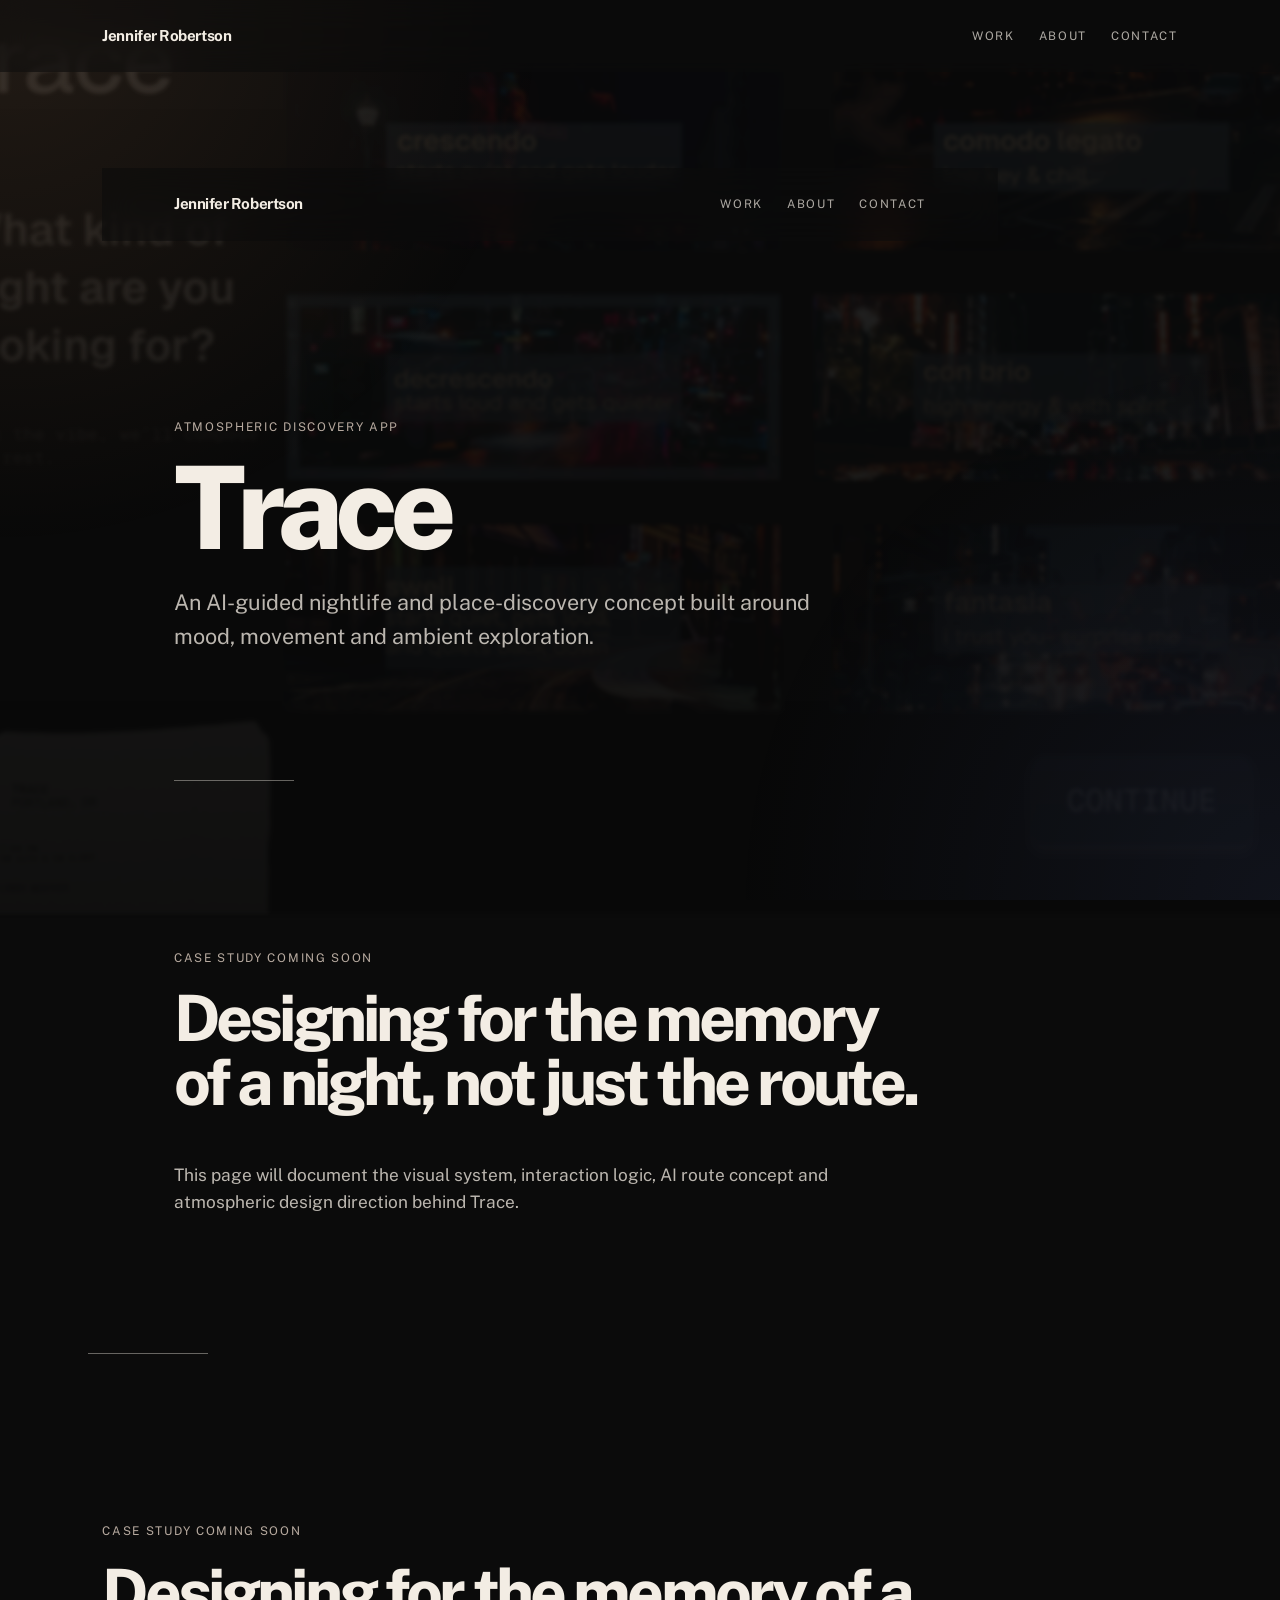
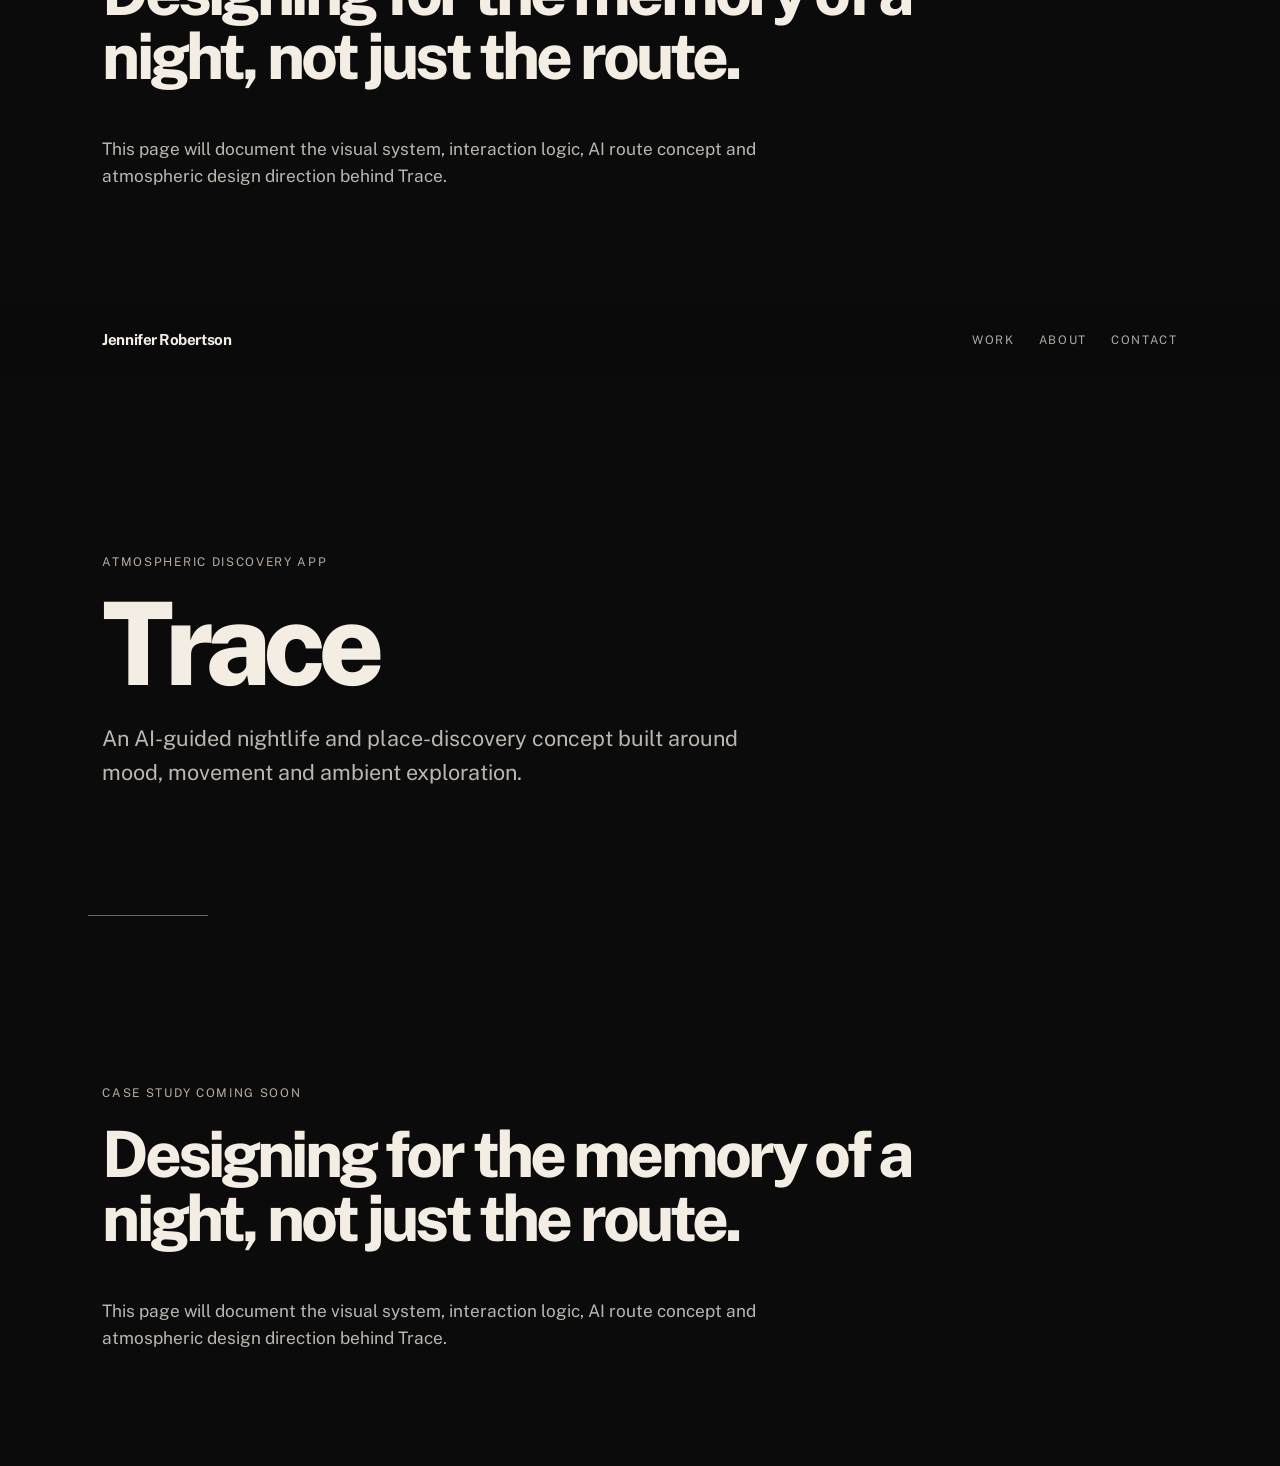
==== Projects/heiwa.html @ c1d8fefa "fixed previews" ====
<!DOCTYPE html>
<html lang="en">
<head>
  <meta charset="UTF-8">
  <meta name="viewport" content="width=device-width, initial-scale=1.0">
  <!DOCTYPE html>
<html lang="en">
<head>
  <meta charset="UTF-8">
  <meta name="viewport" content="width=device-width, initial-scale=1.0">
  <title>Trace | Jennifer Robertson</title>

  <link rel="preconnect" href="https://fonts.googleapis.com">
  <link rel="preconnect" href="https://fonts.gstatic.com" crossorigin>
  <link href="https://fonts.googleapis.com/css2?family=Public+Sans:wght@300;400;500;600;700;800&display=swap" rel="stylesheet">

  <link rel="stylesheet" href="../styles.css">
</head>

<body>
  <header>
    <a href="../index.html" class="logo">Jennifer Robertson</a>

    <nav>
      <a href="../index.html#work">Work</a>
      <a href="../index.html#about">About</a>
      <a href="../index.html#contact">Contact</a>
    </nav>
  </header>

  <main>
    <section class="hero project-hero">
     <!DOCTYPE html>
<html lang="en">
<head>
  <meta charset="UTF-8">
  <meta name="viewport" content="width=device-width, initial-scale=1.0">
  <title>Trace | Jennifer Robertson</title>

  <link rel="preconnect" href="https://fonts.googleapis.com">
  <link rel="preconnect" href="https://fonts.gstatic.com" crossorigin>
  <link href="https://fonts.googleapis.com/css2?family=Public+Sans:wght@300;400;500;600;700;800&display=swap" rel="stylesheet">

  <link rel="stylesheet" href="../styles.css">
</head>

<body>
  <header>
    <a href="../index.html" class="logo">Jennifer Robertson</a>

    <nav>
      <a href="../index.html#work">Work</a>
      <a href="../index.html#about">About</a>
      <a href="../index.html#contact">Contact</a>
    </nav>
  </header>

  <main>
    <section class="hero project-hero">
      <p class="eyebrow">Atmospheric discovery app</p>
      <h1>Trace</h1>
      <p class="intro">
        An AI-guided nightlife and place-discovery concept built around
        mood, movement and ambient exploration.
      </p>
    </section>

    <section class="about">
      <p class="eyebrow">Case study coming soon</p>
      <h2>Designing for the memory of a night, not just the route.</h2>
      <p>
        This page will document the visual system, interaction logic,
        AI route concept and atmospheric design direction behind Trace.
      </p>
    </section>
  </main>
</body>
</html>
    </section>

    <section class="about">
      <p class="eyebrow">Case study coming soon</p>
      <h2>Designing for the memory of a night, not just the route.</h2>
      <p>
        This page will document the visual system, interaction logic,
        AI route concept and atmospheric design direction behind Trace.
      </p>
    </section>
  </main>
</body>
</html>

  <link rel="preconnect" href="https://fonts.googleapis.com">
  <link rel="preconnect" href="https://fonts.gstatic.com" crossorigin>
  <link href="https://fonts.googleapis.com/css2?family=Public+Sans:wght@300;400;500;600;700;800&display=swap" rel="stylesheet">

  <link rel="stylesheet" href="../styles.css">
</head>

<body>
  <header>
    <a href="../index.html" class="logo">Jennifer Robertson</a>

    <nav>
      <a href="../index.html#work">Work</a>
      <a href="../index.html#about">About</a>
      <a href="../index.html#contact">Contact</a>
    </nav>
  </header>

  <main>
    <section class="hero project-hero">
      <p class="eyebrow">Atmospheric discovery app</p>
      <h1>Trace</h1>
      <p class="intro">
        An AI-guided nightlife and place-discovery concept built around
        mood, movement and ambient exploration.
      </p>
    </section>

    <section class="about">
      <p class="eyebrow">Case study coming soon</p>
      <h2>Designing for the memory of a night, not just the route.</h2>
      <p>
        This page will document the visual system, interaction logic,
        AI route concept and atmospheric design direction behind Trace.
      </p>
    </section>
  </main>
</body>
</html>
---- styles.css ----
* {
  box-sizing: border-box;
}

html {
  scroll-behavior: smooth;
}

body {
  margin: 0;
  font-family: 'Public Sans', sans-serif;
  background: #0b0b0b;
  color: #f3ede4;
  line-height: 1.6;
  overflow-x: hidden;
  cursor: default;
}

body::before {
  content: "";
  position: fixed;
  inset: 0;
  background-image:
    linear-gradient(
      rgba(0, 0, 0, 0.45),
      rgba(0, 0, 0, 0.82)
    ),
    url("assets/images/trace-hero.png");
  background-size: cover;
  background-position: center;
  opacity: 0.22;
  filter: blur(2px) saturate(0.9);
  transform: scale(1.03);
  z-index: -2;
}

body::after {
  content: "";
  position: fixed;
  inset: 0;
  background:
    radial-gradient(
      circle at top left,
      rgba(255, 180, 120, 0.10),
      transparent 35%
    ),
    radial-gradient(
      circle at bottom right,
      rgba(120, 150, 255, 0.08),
      transparent 35%
    );
  pointer-events: none;
  z-index: -1;
}

header {
  position: sticky;
  top: 0;
  display: flex;
  justify-content: space-between;
  align-items: center;
  padding: 24px 8%;
  backdrop-filter: blur(18px);
  background: rgba(11, 11, 11, 0.55);
  z-index: 10;
}

.logo,
nav a,
footer a {
  color: #f3ede4;
  text-decoration: none;
}

.logo {
  font-size: 0.95rem;
  font-weight: 700;
  letter-spacing: -0.03em;
}

nav {
  display: flex;
  gap: 24px;
}

nav a {
  text-transform: uppercase;
  letter-spacing: 0.14em;
  font-size: 0.74rem;
  opacity: 0.7;
  transition: opacity 0.25s ease;
}

nav a:hover,
footer a:hover {
  opacity: 1;
}

a,
.button,
.project-card {
  cursor: pointer;
}

.hero {
  position: relative;
  min-height: 82vh;
  display: flex;
  flex-direction: column;
  justify-content: center;
  padding: 96px 8%;
  max-width: 1100px;
}

.hero::after {
  content: "";
  position: absolute;
  bottom: 72px;
  left: 8%;
  width: 120px;
  height: 1px;
  background: rgba(243, 237, 228, 0.4);
}

.hero h1 {
  text-wrap: balance;
}

.project-hero {
  min-height: 68vh;
}

.eyebrow,
.project-label {
  text-transform: uppercase;
  letter-spacing: 0.14em;
  font-size: 0.75rem;
  color: #b8aba0;
  margin: 0 0 18px;
}

h1,
h2,
h3,
p {
  margin-top: 0;
}

h1 {
  font-size: clamp(4rem, 9vw, 8rem);
  line-height: 0.92;
  letter-spacing: -0.07em;
  font-weight: 800;
  max-width: 10ch;
  margin-bottom: 24px;
}

h2 {
  font-size: clamp(2.3rem, 5vw, 4.5rem);
  line-height: 1;
  letter-spacing: -0.06em;
  font-weight: 750;
  max-width: 850px;
  margin-bottom: 48px;
}

h3 {
  font-size: clamp(2rem, 4vw, 3.5rem);
  line-height: 1;
  letter-spacing: -0.06em;
  font-weight: 700;
  margin-bottom: 12px;
}

.intro {
  font-size: clamp(1.1rem, 2vw, 1.35rem);
  max-width: 650px;
  color: rgba(243, 237, 228, 0.76);
}

.button {
  width: fit-content;
  margin-top: 24px;
  padding: 14px 22px;
  border: 1px solid rgba(243, 237, 228, 0.6);
  border-radius: 999px;
  color: #f3ede4;
  text-decoration: none;
  transition:
    background 0.25s ease,
    color 0.25s ease,
    transform 0.25s ease;
}

.button:hover {
  background: #f3ede4;
  color: #0b0b0b;
  transform: translateY(-2px);
}

.work,
.about,
footer {
  padding: 96px 8%;
}

.project-card {
  position: relative;
  display: grid;
  grid-template-columns: 1fr 0.95fr;
  gap: 48px;
  align-items: center;
  max-width: 1180px;
  padding: 72px 0;
  border-top: 1px solid rgba(243, 237, 228, 0.16);
  color: #f3ede4;
  text-decoration: none;
  transition:
    transform 0.35s ease,
    opacity 0.35s ease;
}

.project-card:hover {
  transform: translateY(-4px);
  opacity: 0.96;
}

.project-card::after {
  content: "";
  position: absolute;
  left: 0;
  bottom: 0;
  width: 0%;
  height: 1px;
  background: rgba(243, 237, 228, 0.7);
  transition: width 0.4s ease;
}

.project-card:hover::after {
  width: 100%;
}

.project-copy p:last-child {
  color: rgba(243, 237, 228, 0.76);
  font-size: 1.05rem;
  max-width: 560px;
}

.project-image {
  aspect-ratio: 4 / 3;
  border-radius: 28px;
  overflow: hidden;
  background: rgba(243, 237, 228, 0.08);
  border: 1px solid rgba(243, 237, 228, 0.14);
  box-shadow: 0 24px 80px rgba(0, 0, 0, 0.35);
}

.project-card:nth-of-type(2) .project-image {
  aspect-ratio: 16 / 10;
}

.project-image img {
  width: 100%;
  height: 100%;
  object-fit: cover;
  filter: saturate(0.95) contrast(1.02);
  transition:
    transform 0.5s ease,
    filter 0.5s ease;
}

.project-card:hover .project-image img {
  transform: scale(1.04);
  filter: saturate(1.08) contrast(1.04);
}

.project-image.placeholder {
  display: grid;
  place-items: center;
  color: rgba(243, 237, 228, 0.62);
}

.about {
  max-width: 1100px;
}

.about p:last-child {
  color: rgba(243, 237, 228, 0.76);
  font-size: 1.08rem;
  max-width: 720px;
}

footer {
  border-top: 1px solid rgba(243, 237, 228, 0.16);
}

footer p {
  color: #b8aba0;
}

.footer-links {
  display: flex;
  gap: 24px;
  flex-wrap: wrap;
}

footer a {
  opacity: 0.8;
  transition: opacity 0.25s ease;
}

.fade-in {
  animation: fadeIn 1.2s ease forwards;
}

@keyframes fadeIn {
  from {
    opacity: 0;
    transform: translateY(18px);
  }

  to {
    opacity: 1;
    transform: translateY(0);
  }
}

@media (max-width: 760px) {
  header {
    flex-direction: column;
    align-items: flex-start;
    gap: 18px;
  }

  nav {
    gap: 16px;
    flex-wrap: wrap;
  }

  .hero {
    padding-top: 72px;
  }

  .hero::after {
    bottom: 48px;
  }

  .project-card {
    grid-template-columns: 1fr;
    gap: 20px;
  }

  .project-image {
    aspect-ratio: 16 / 10;
    border-radius: 20px;
  }

  h1 {
    font-size: clamp(3.2rem, 16vw, 5rem);
  }

  h2 {
    line-height: 1.05;
  }
}
---- styles.css ----
* {
  box-sizing: border-box;
}

html {
  scroll-behavior: smooth;
}

body {
  margin: 0;
  font-family: 'Public Sans', sans-serif;
  background: #0b0b0b;
  color: #f3ede4;
  line-height: 1.6;
  overflow-x: hidden;
  cursor: default;
}

body::before {
  content: "";
  position: fixed;
  inset: 0;
  background-image:
    linear-gradient(
      rgba(0, 0, 0, 0.45),
      rgba(0, 0, 0, 0.82)
    ),
    url("assets/images/trace-hero.png");
  background-size: cover;
  background-position: center;
  opacity: 0.22;
  filter: blur(2px) saturate(0.9);
  transform: scale(1.03);
  z-index: -2;
}

body::after {
  content: "";
  position: fixed;
  inset: 0;
  background:
    radial-gradient(
      circle at top left,
      rgba(255, 180, 120, 0.10),
      transparent 35%
    ),
    radial-gradient(
      circle at bottom right,
      rgba(120, 150, 255, 0.08),
      transparent 35%
    );
  pointer-events: none;
  z-index: -1;
}

header {
  position: sticky;
  top: 0;
  display: flex;
  justify-content: space-between;
  align-items: center;
  padding: 24px 8%;
  backdrop-filter: blur(18px);
  background: rgba(11, 11, 11, 0.55);
  z-index: 10;
}

.logo,
nav a,
footer a {
  color: #f3ede4;
  text-decoration: none;
}

.logo {
  font-size: 0.95rem;
  font-weight: 700;
  letter-spacing: -0.03em;
}

nav {
  display: flex;
  gap: 24px;
}

nav a {
  text-transform: uppercase;
  letter-spacing: 0.14em;
  font-size: 0.74rem;
  opacity: 0.7;
  transition: opacity 0.25s ease;
}

nav a:hover,
footer a:hover {
  opacity: 1;
}

a,
.button,
.project-card {
  cursor: pointer;
}

.hero {
  position: relative;
  min-height: 82vh;
  display: flex;
  flex-direction: column;
  justify-content: center;
  padding: 96px 8%;
  max-width: 1100px;
}

.hero::after {
  content: "";
  position: absolute;
  bottom: 72px;
  left: 8%;
  width: 120px;
  height: 1px;
  background: rgba(243, 237, 228, 0.4);
}

.hero h1 {
  text-wrap: balance;
}

.project-hero {
  min-height: 68vh;
}

.eyebrow,
.project-label {
  text-transform: uppercase;
  letter-spacing: 0.14em;
  font-size: 0.75rem;
  color: #b8aba0;
  margin: 0 0 18px;
}

h1,
h2,
h3,
p {
  margin-top: 0;
}

h1 {
  font-size: clamp(4rem, 9vw, 8rem);
  line-height: 0.92;
  letter-spacing: -0.07em;
  font-weight: 800;
  max-width: 10ch;
  margin-bottom: 24px;
}

h2 {
  font-size: clamp(2.3rem, 5vw, 4.5rem);
  line-height: 1;
  letter-spacing: -0.06em;
  font-weight: 750;
  max-width: 850px;
  margin-bottom: 48px;
}

h3 {
  font-size: clamp(2rem, 4vw, 3.5rem);
  line-height: 1;
  letter-spacing: -0.06em;
  font-weight: 700;
  margin-bottom: 12px;
}

.intro {
  font-size: clamp(1.1rem, 2vw, 1.35rem);
  max-width: 650px;
  color: rgba(243, 237, 228, 0.76);
}

.button {
  width: fit-content;
  margin-top: 24px;
  padding: 14px 22px;
  border: 1px solid rgba(243, 237, 228, 0.6);
  border-radius: 999px;
  color: #f3ede4;
  text-decoration: none;
  transition:
    background 0.25s ease,
    color 0.25s ease,
    transform 0.25s ease;
}

.button:hover {
  background: #f3ede4;
  color: #0b0b0b;
  transform: translateY(-2px);
}

.work,
.about,
footer {
  padding: 96px 8%;
}

.project-card {
  position: relative;
  display: grid;
  grid-template-columns: 1fr 0.95fr;
  gap: 48px;
  align-items: center;
  max-width: 1180px;
  padding: 72px 0;
  border-top: 1px solid rgba(243, 237, 228, 0.16);
  color: #f3ede4;
  text-decoration: none;
  transition:
    transform 0.35s ease,
    opacity 0.35s ease;
}

.project-card:hover {
  transform: translateY(-4px);
  opacity: 0.96;
}

.project-card::after {
  content: "";
  position: absolute;
  left: 0;
  bottom: 0;
  width: 0%;
  height: 1px;
  background: rgba(243, 237, 228, 0.7);
  transition: width 0.4s ease;
}

.project-card:hover::after {
  width: 100%;
}

.project-copy p:last-child {
  color: rgba(243, 237, 228, 0.76);
  font-size: 1.05rem;
  max-width: 560px;
}

.project-image {
  aspect-ratio: 4 / 3;
  border-radius: 28px;
  overflow: hidden;
  background: rgba(243, 237, 228, 0.08);
  border: 1px solid rgba(243, 237, 228, 0.14);
  box-shadow: 0 24px 80px rgba(0, 0, 0, 0.35);
}

.project-card:nth-of-type(2) .project-image {
  aspect-ratio: 16 / 10;
}

.project-image img {
  width: 100%;
  height: 100%;
  object-fit: cover;
  filter: saturate(0.95) contrast(1.02);
  transition:
    transform 0.5s ease,
    filter 0.5s ease;
}

.project-card:hover .project-image img {
  transform: scale(1.04);
  filter: saturate(1.08) contrast(1.04);
}

.project-image.placeholder {
  display: grid;
  place-items: center;
  color: rgba(243, 237, 228, 0.62);
}

.about {
  max-width: 1100px;
}

.about p:last-child {
  color: rgba(243, 237, 228, 0.76);
  font-size: 1.08rem;
  max-width: 720px;
}

footer {
  border-top: 1px solid rgba(243, 237, 228, 0.16);
}

footer p {
  color: #b8aba0;
}

.footer-links {
  display: flex;
  gap: 24px;
  flex-wrap: wrap;
}

footer a {
  opacity: 0.8;
  transition: opacity 0.25s ease;
}

.fade-in {
  animation: fadeIn 1.2s ease forwards;
}

@keyframes fadeIn {
  from {
    opacity: 0;
    transform: translateY(18px);
  }

  to {
    opacity: 1;
    transform: translateY(0);
  }
}

@media (max-width: 760px) {
  header {
    flex-direction: column;
    align-items: flex-start;
    gap: 18px;
  }

  nav {
    gap: 16px;
    flex-wrap: wrap;
  }

  .hero {
    padding-top: 72px;
  }

  .hero::after {
    bottom: 48px;
  }

  .project-card {
    grid-template-columns: 1fr;
    gap: 20px;
  }

  .project-image {
    aspect-ratio: 16 / 10;
    border-radius: 20px;
  }

  h1 {
    font-size: clamp(3.2rem, 16vw, 5rem);
  }

  h2 {
    line-height: 1.05;
  }
}
---- styles.css ----
* {
  box-sizing: border-box;
}

html {
  scroll-behavior: smooth;
}

body {
  margin: 0;
  font-family: 'Public Sans', sans-serif;
  background: #0b0b0b;
  color: #f3ede4;
  line-height: 1.6;
  overflow-x: hidden;
  cursor: default;
}

body::before {
  content: "";
  position: fixed;
  inset: 0;
  background-image:
    linear-gradient(
      rgba(0, 0, 0, 0.45),
      rgba(0, 0, 0, 0.82)
    ),
    url("assets/images/trace-hero.png");
  background-size: cover;
  background-position: center;
  opacity: 0.22;
  filter: blur(2px) saturate(0.9);
  transform: scale(1.03);
  z-index: -2;
}

body::after {
  content: "";
  position: fixed;
  inset: 0;
  background:
    radial-gradient(
      circle at top left,
      rgba(255, 180, 120, 0.10),
      transparent 35%
    ),
    radial-gradient(
      circle at bottom right,
      rgba(120, 150, 255, 0.08),
      transparent 35%
    );
  pointer-events: none;
  z-index: -1;
}

header {
  position: sticky;
  top: 0;
  display: flex;
  justify-content: space-between;
  align-items: center;
  padding: 24px 8%;
  backdrop-filter: blur(18px);
  background: rgba(11, 11, 11, 0.55);
  z-index: 10;
}

.logo,
nav a,
footer a {
  color: #f3ede4;
  text-decoration: none;
}

.logo {
  font-size: 0.95rem;
  font-weight: 700;
  letter-spacing: -0.03em;
}

nav {
  display: flex;
  gap: 24px;
}

nav a {
  text-transform: uppercase;
  letter-spacing: 0.14em;
  font-size: 0.74rem;
  opacity: 0.7;
  transition: opacity 0.25s ease;
}

nav a:hover,
footer a:hover {
  opacity: 1;
}

a,
.button,
.project-card {
  cursor: pointer;
}

.hero {
  position: relative;
  min-height: 82vh;
  display: flex;
  flex-direction: column;
  justify-content: center;
  padding: 96px 8%;
  max-width: 1100px;
}

.hero::after {
  content: "";
  position: absolute;
  bottom: 72px;
  left: 8%;
  width: 120px;
  height: 1px;
  background: rgba(243, 237, 228, 0.4);
}

.hero h1 {
  text-wrap: balance;
}

.project-hero {
  min-height: 68vh;
}

.eyebrow,
.project-label {
  text-transform: uppercase;
  letter-spacing: 0.14em;
  font-size: 0.75rem;
  color: #b8aba0;
  margin: 0 0 18px;
}

h1,
h2,
h3,
p {
  margin-top: 0;
}

h1 {
  font-size: clamp(4rem, 9vw, 8rem);
  line-height: 0.92;
  letter-spacing: -0.07em;
  font-weight: 800;
  max-width: 10ch;
  margin-bottom: 24px;
}

h2 {
  font-size: clamp(2.3rem, 5vw, 4.5rem);
  line-height: 1;
  letter-spacing: -0.06em;
  font-weight: 750;
  max-width: 850px;
  margin-bottom: 48px;
}

h3 {
  font-size: clamp(2rem, 4vw, 3.5rem);
  line-height: 1;
  letter-spacing: -0.06em;
  font-weight: 700;
  margin-bottom: 12px;
}

.intro {
  font-size: clamp(1.1rem, 2vw, 1.35rem);
  max-width: 650px;
  color: rgba(243, 237, 228, 0.76);
}

.button {
  width: fit-content;
  margin-top: 24px;
  padding: 14px 22px;
  border: 1px solid rgba(243, 237, 228, 0.6);
  border-radius: 999px;
  color: #f3ede4;
  text-decoration: none;
  transition:
    background 0.25s ease,
    color 0.25s ease,
    transform 0.25s ease;
}

.button:hover {
  background: #f3ede4;
  color: #0b0b0b;
  transform: translateY(-2px);
}

.work,
.about,
footer {
  padding: 96px 8%;
}

.project-card {
  position: relative;
  display: grid;
  grid-template-columns: 1fr 0.95fr;
  gap: 48px;
  align-items: center;
  max-width: 1180px;
  padding: 72px 0;
  border-top: 1px solid rgba(243, 237, 228, 0.16);
  color: #f3ede4;
  text-decoration: none;
  transition:
    transform 0.35s ease,
    opacity 0.35s ease;
}

.project-card:hover {
  transform: translateY(-4px);
  opacity: 0.96;
}

.project-card::after {
  content: "";
  position: absolute;
  left: 0;
  bottom: 0;
  width: 0%;
  height: 1px;
  background: rgba(243, 237, 228, 0.7);
  transition: width 0.4s ease;
}

.project-card:hover::after {
  width: 100%;
}

.project-copy p:last-child {
  color: rgba(243, 237, 228, 0.76);
  font-size: 1.05rem;
  max-width: 560px;
}

.project-image {
  aspect-ratio: 4 / 3;
  border-radius: 28px;
  overflow: hidden;
  background: rgba(243, 237, 228, 0.08);
  border: 1px solid rgba(243, 237, 228, 0.14);
  box-shadow: 0 24px 80px rgba(0, 0, 0, 0.35);
}

.project-card:nth-of-type(2) .project-image {
  aspect-ratio: 16 / 10;
}

.project-image img {
  width: 100%;
  height: 100%;
  object-fit: cover;
  filter: saturate(0.95) contrast(1.02);
  transition:
    transform 0.5s ease,
    filter 0.5s ease;
}

.project-card:hover .project-image img {
  transform: scale(1.04);
  filter: saturate(1.08) contrast(1.04);
}

.project-image.placeholder {
  display: grid;
  place-items: center;
  color: rgba(243, 237, 228, 0.62);
}

.about {
  max-width: 1100px;
}

.about p:last-child {
  color: rgba(243, 237, 228, 0.76);
  font-size: 1.08rem;
  max-width: 720px;
}

footer {
  border-top: 1px solid rgba(243, 237, 228, 0.16);
}

footer p {
  color: #b8aba0;
}

.footer-links {
  display: flex;
  gap: 24px;
  flex-wrap: wrap;
}

footer a {
  opacity: 0.8;
  transition: opacity 0.25s ease;
}

.fade-in {
  animation: fadeIn 1.2s ease forwards;
}

@keyframes fadeIn {
  from {
    opacity: 0;
    transform: translateY(18px);
  }

  to {
    opacity: 1;
    transform: translateY(0);
  }
}

@media (max-width: 760px) {
  header {
    flex-direction: column;
    align-items: flex-start;
    gap: 18px;
  }

  nav {
    gap: 16px;
    flex-wrap: wrap;
  }

  .hero {
    padding-top: 72px;
  }

  .hero::after {
    bottom: 48px;
  }

  .project-card {
    grid-template-columns: 1fr;
    gap: 20px;
  }

  .project-image {
    aspect-ratio: 16 / 10;
    border-radius: 20px;
  }

  h1 {
    font-size: clamp(3.2rem, 16vw, 5rem);
  }

  h2 {
    line-height: 1.05;
  }
}
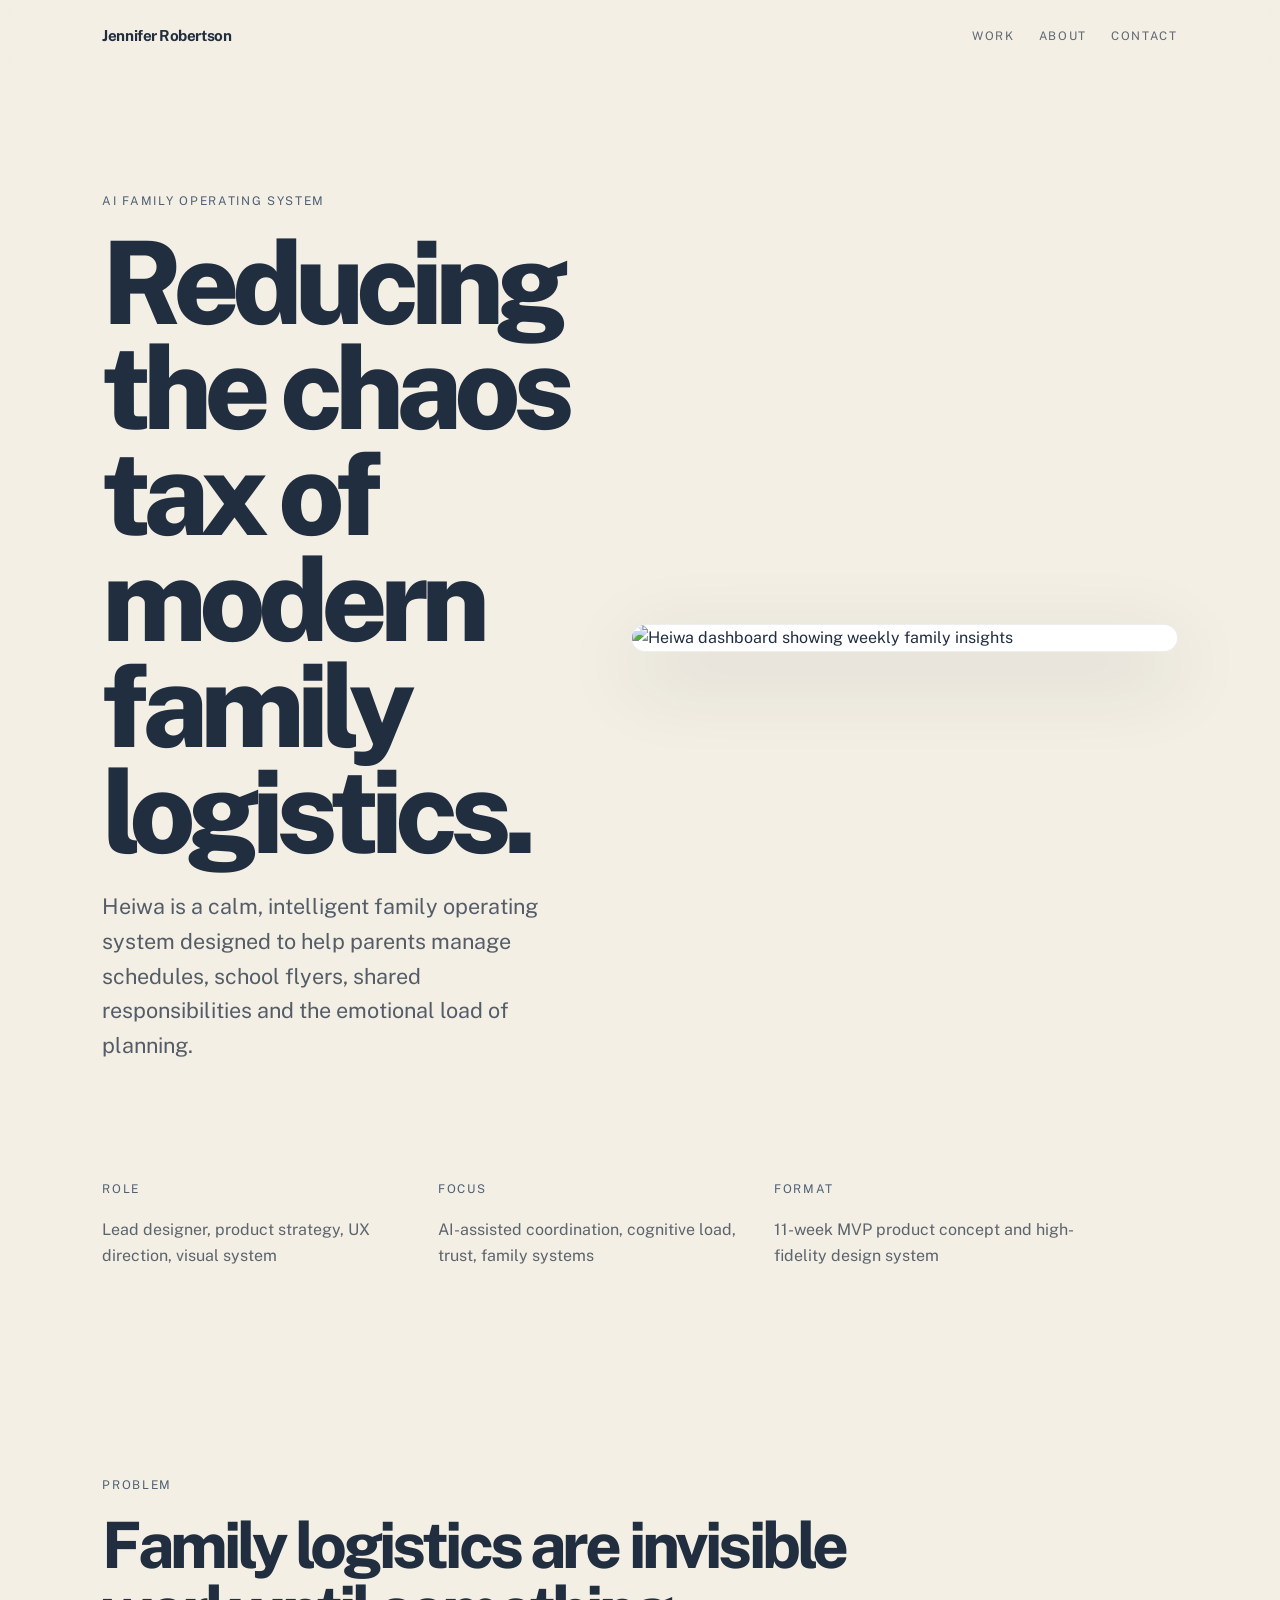
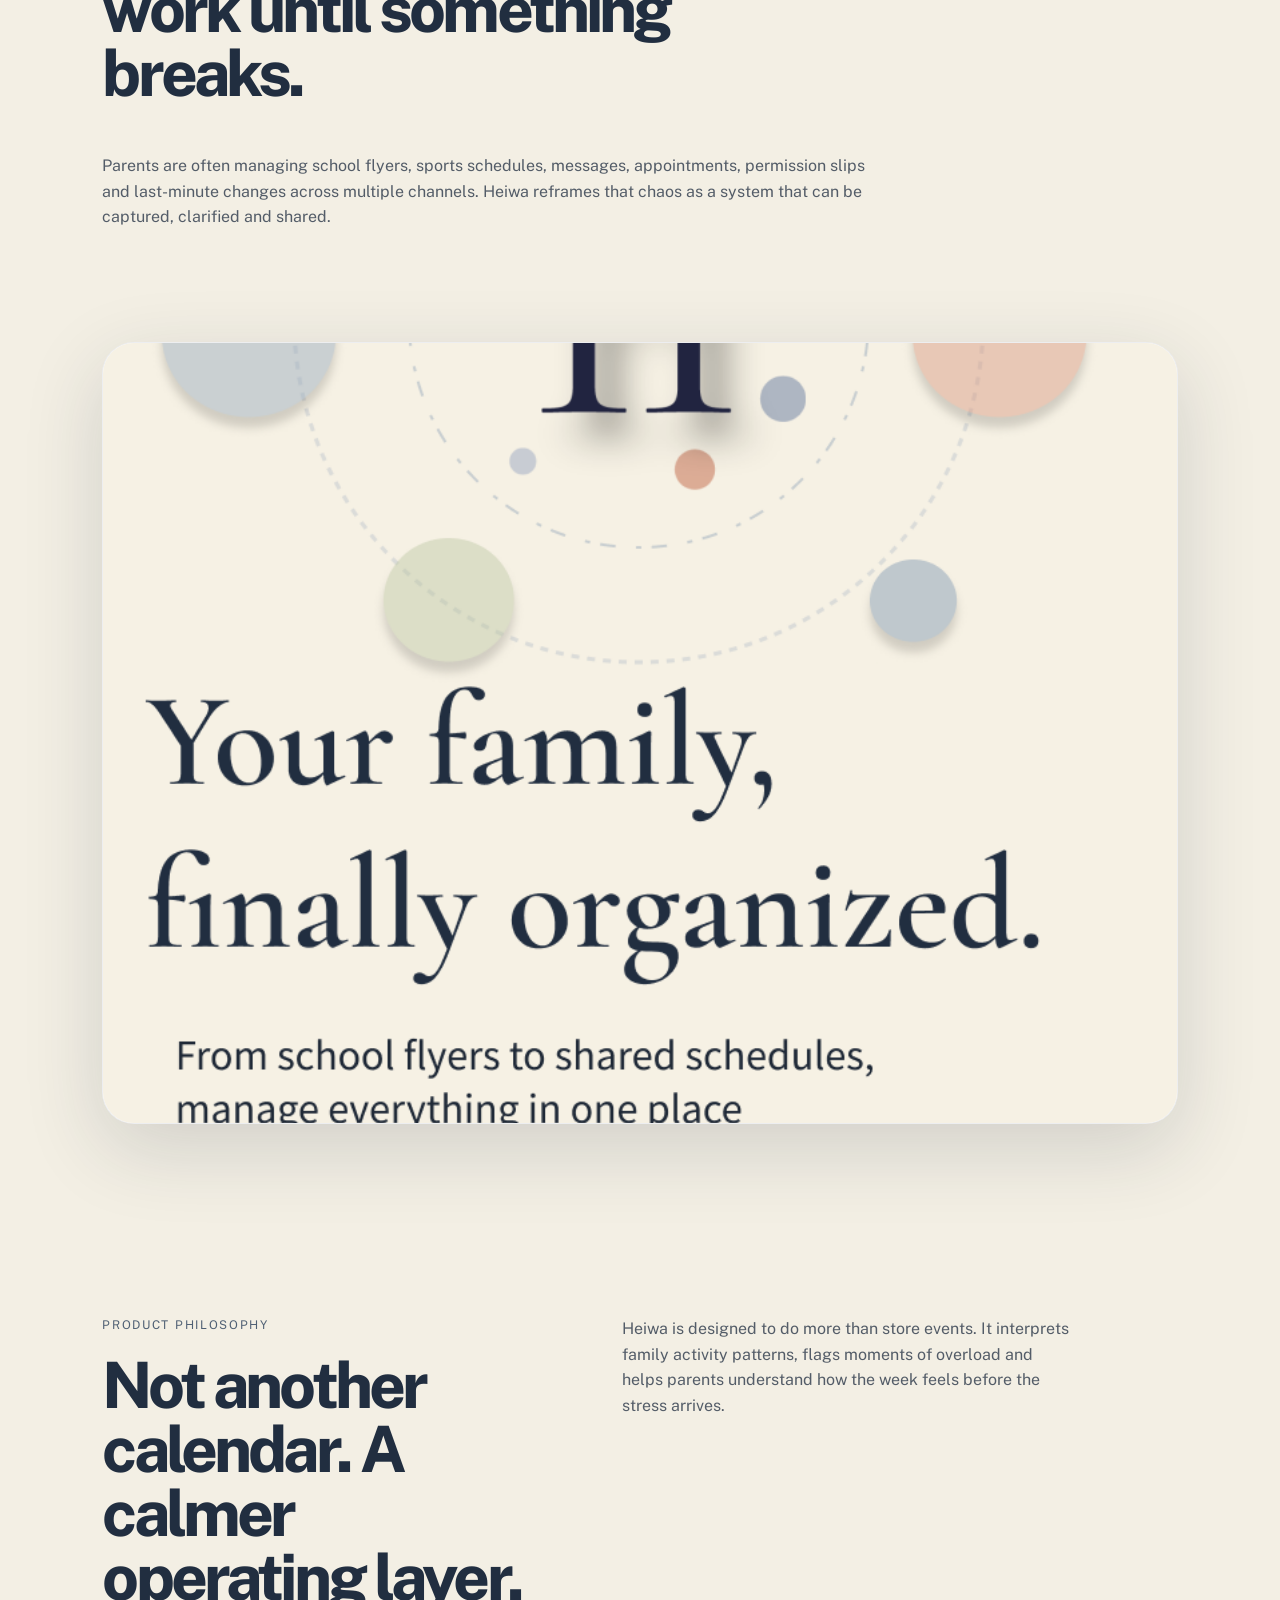
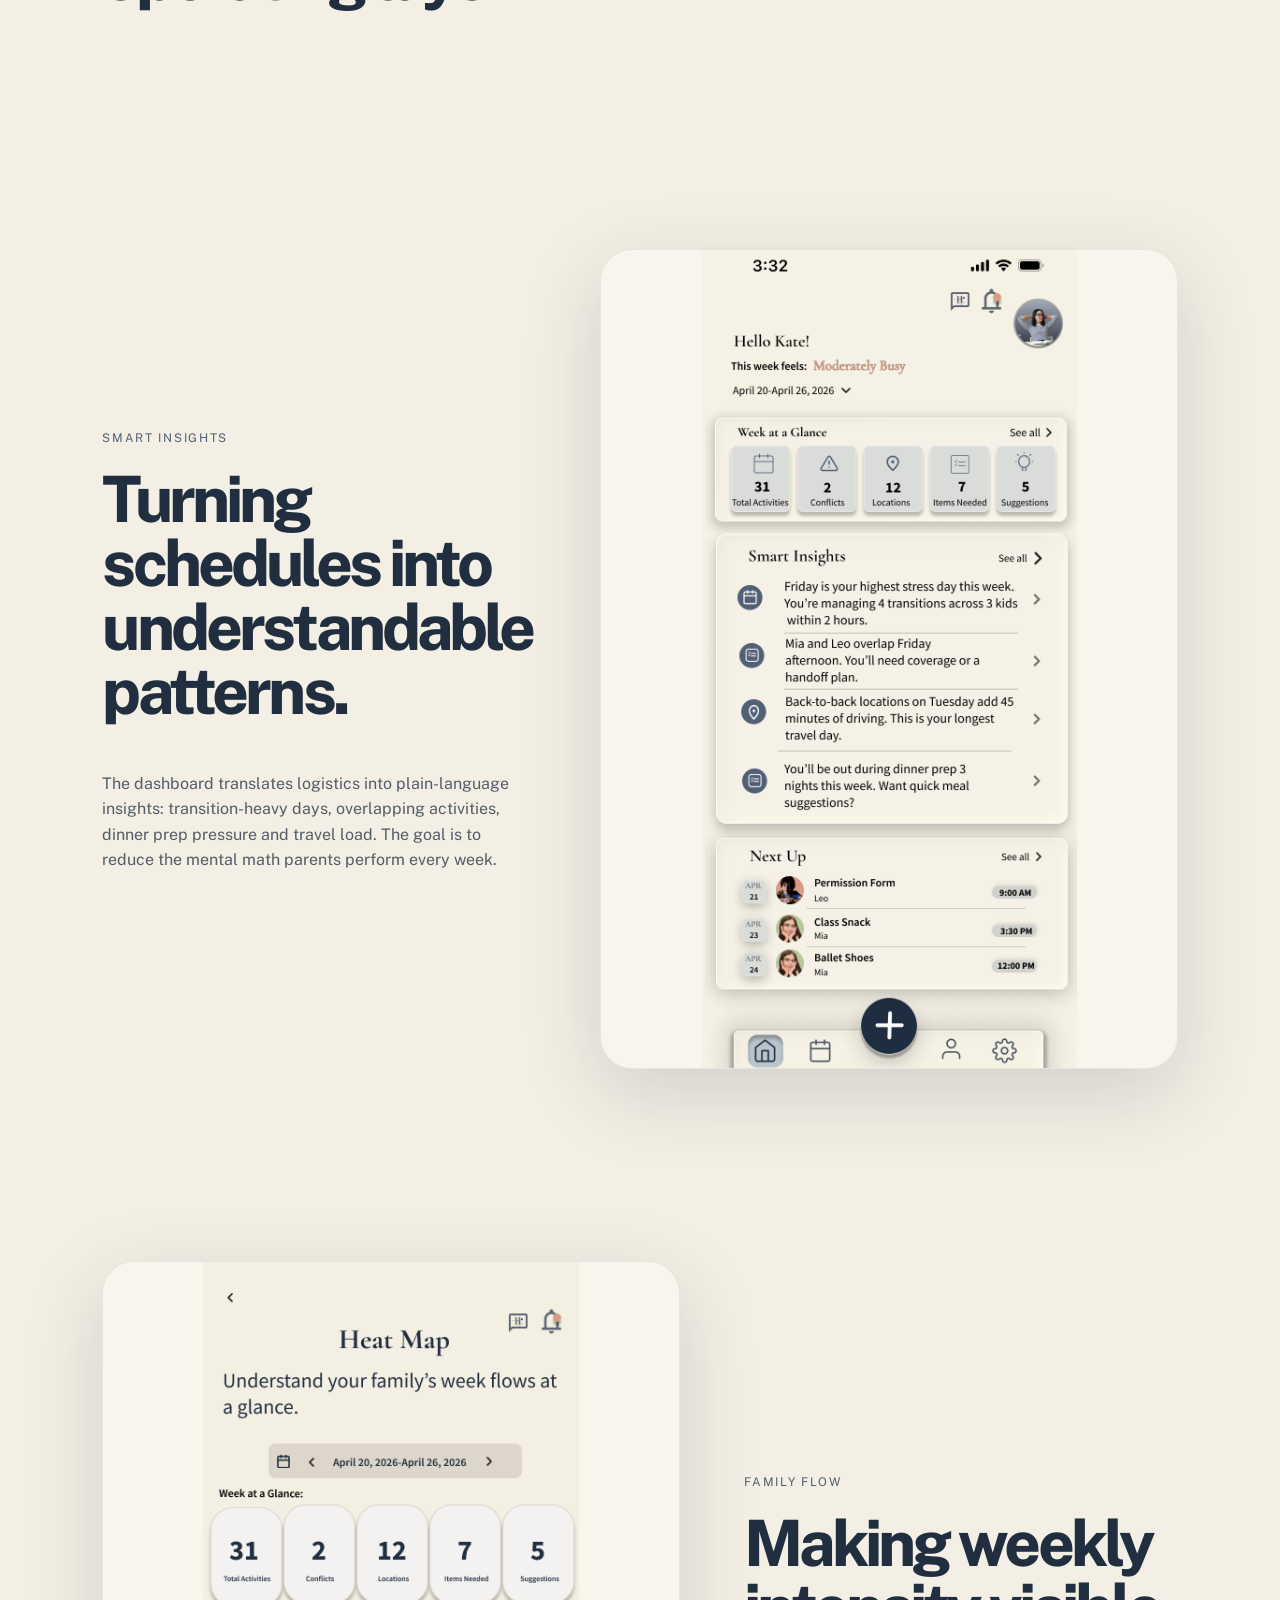
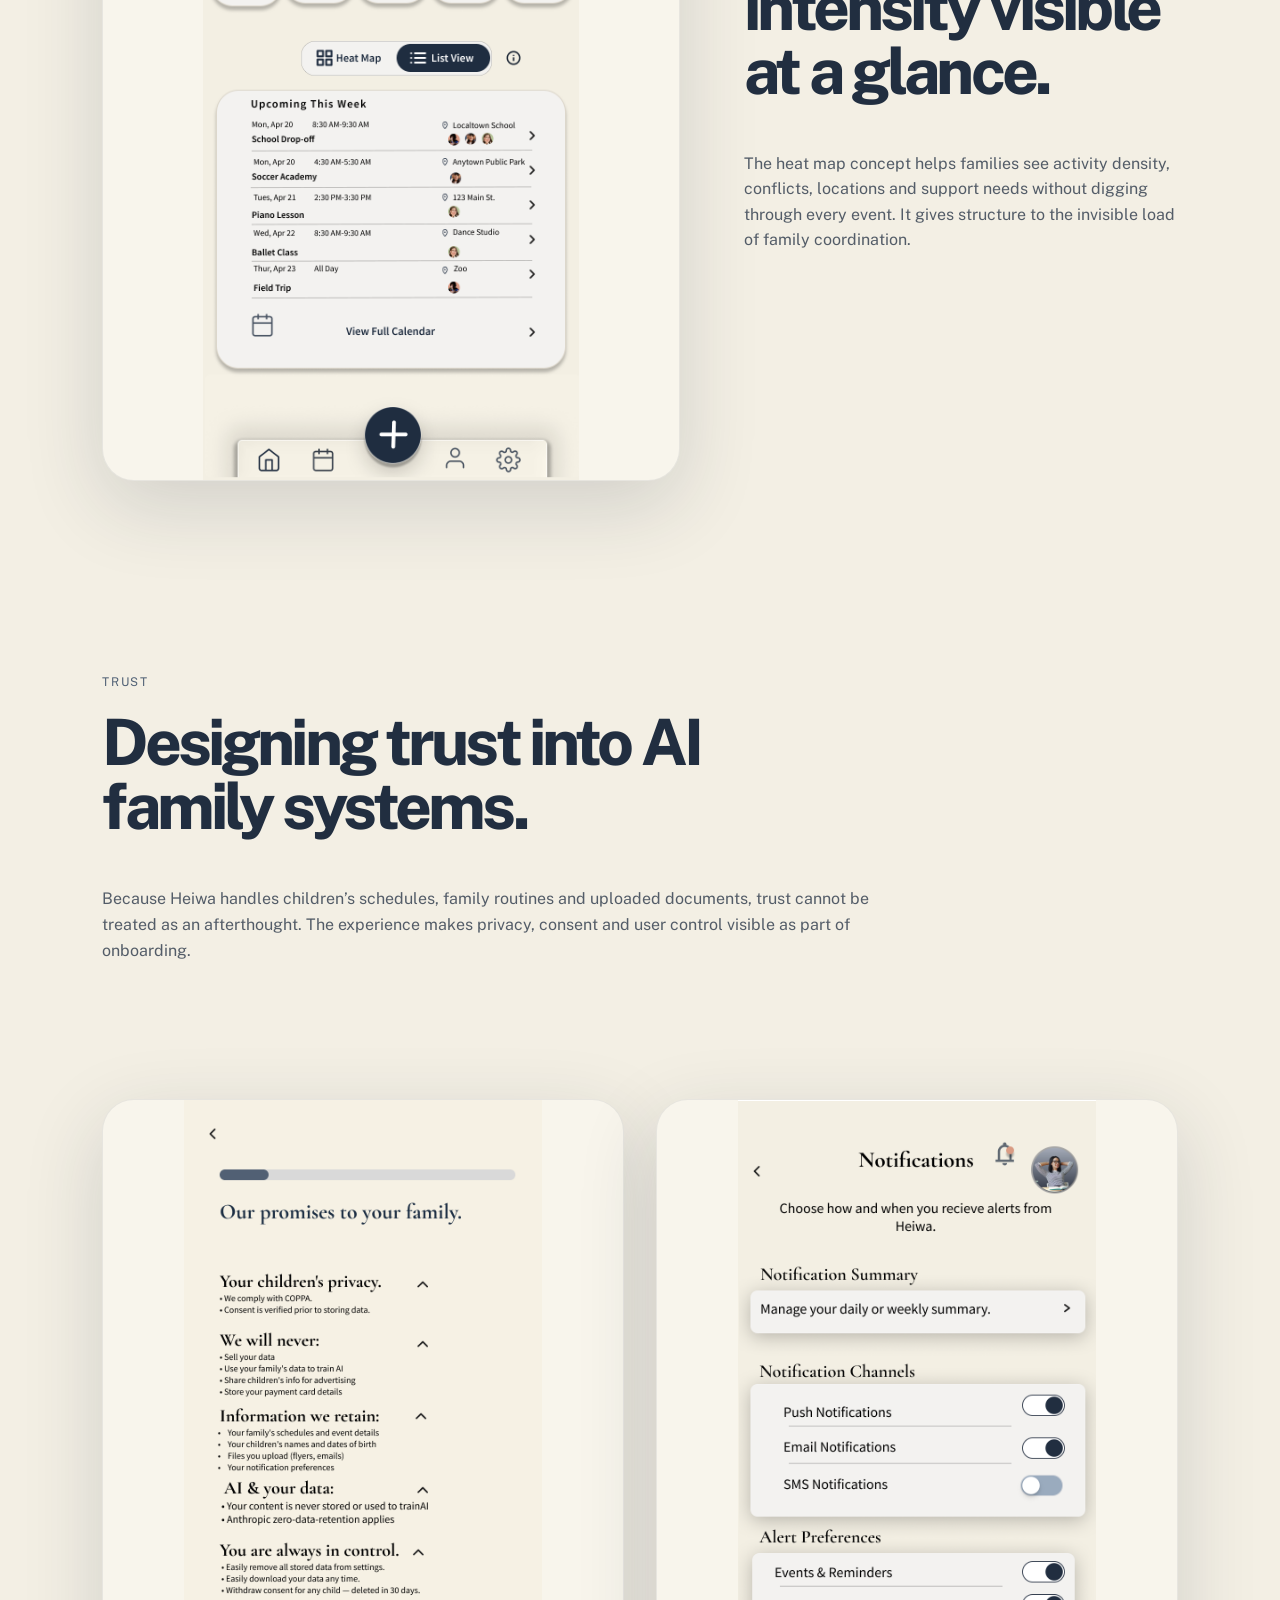
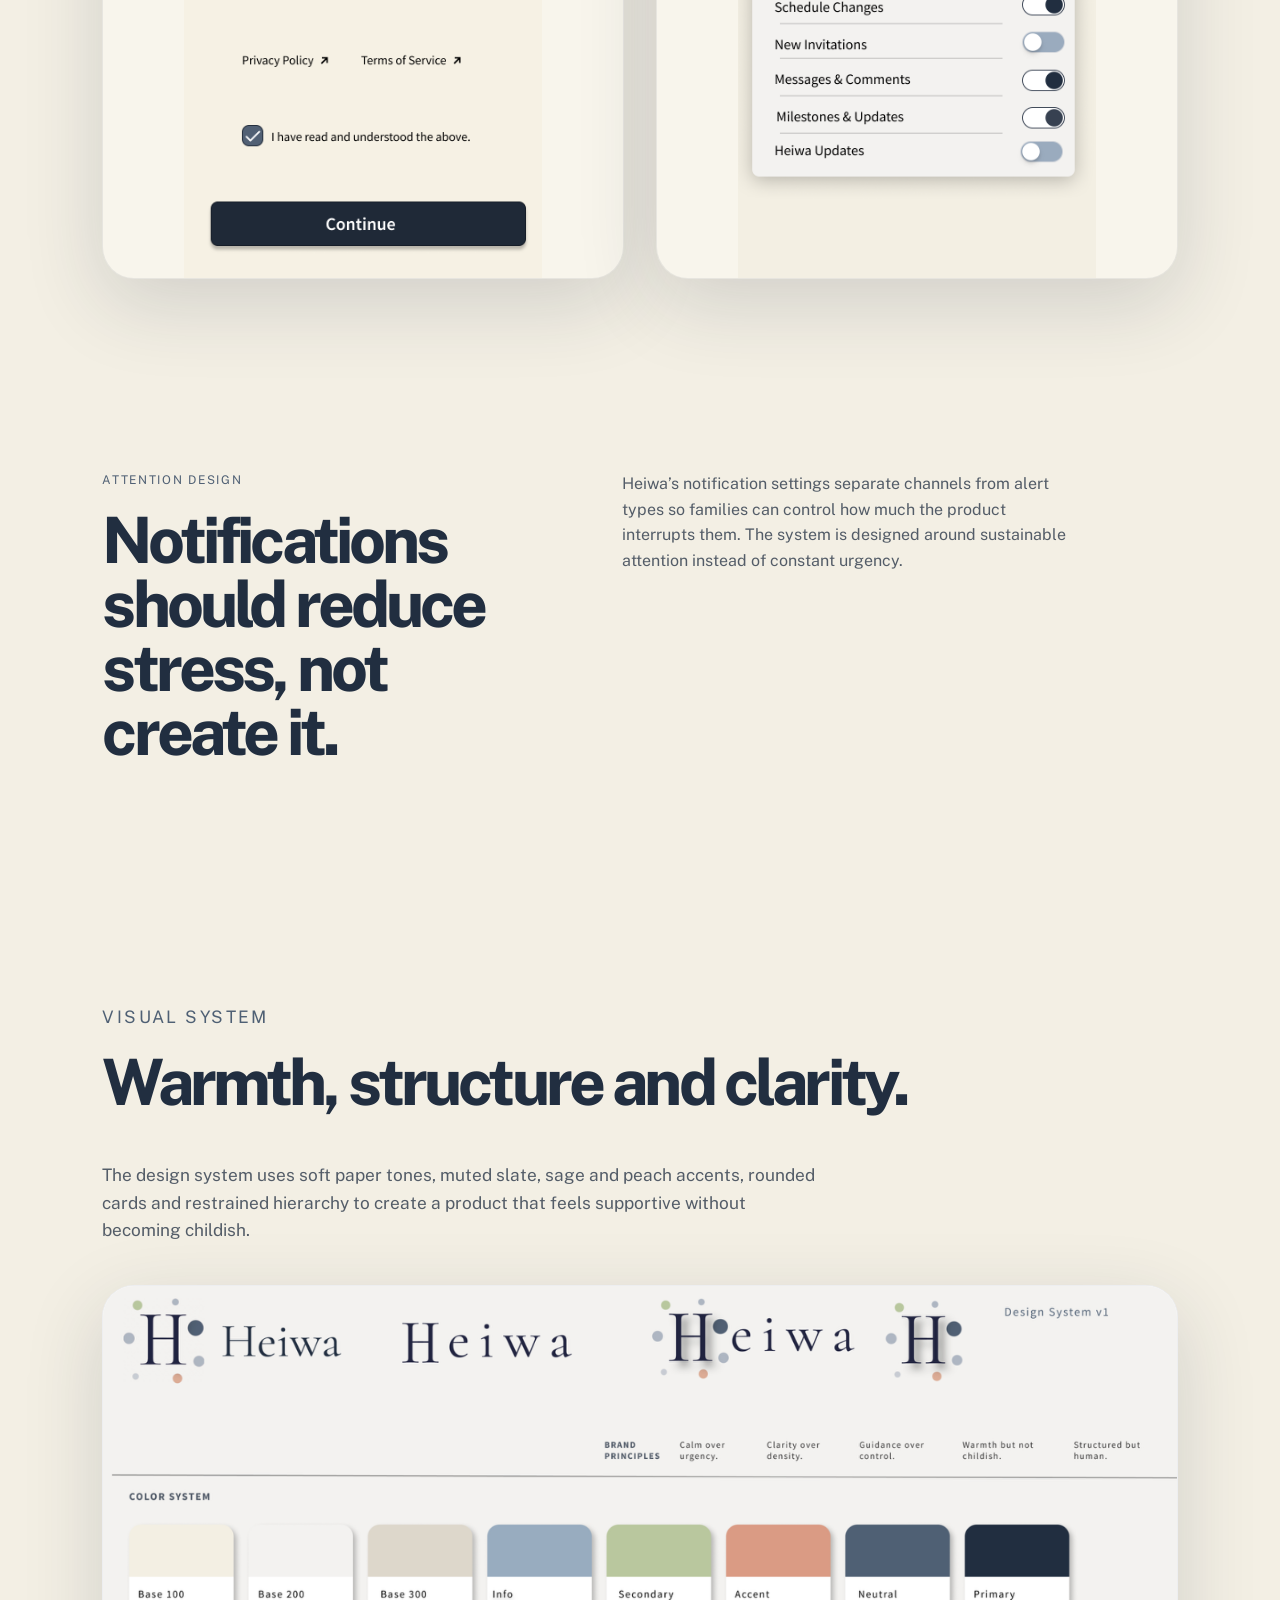
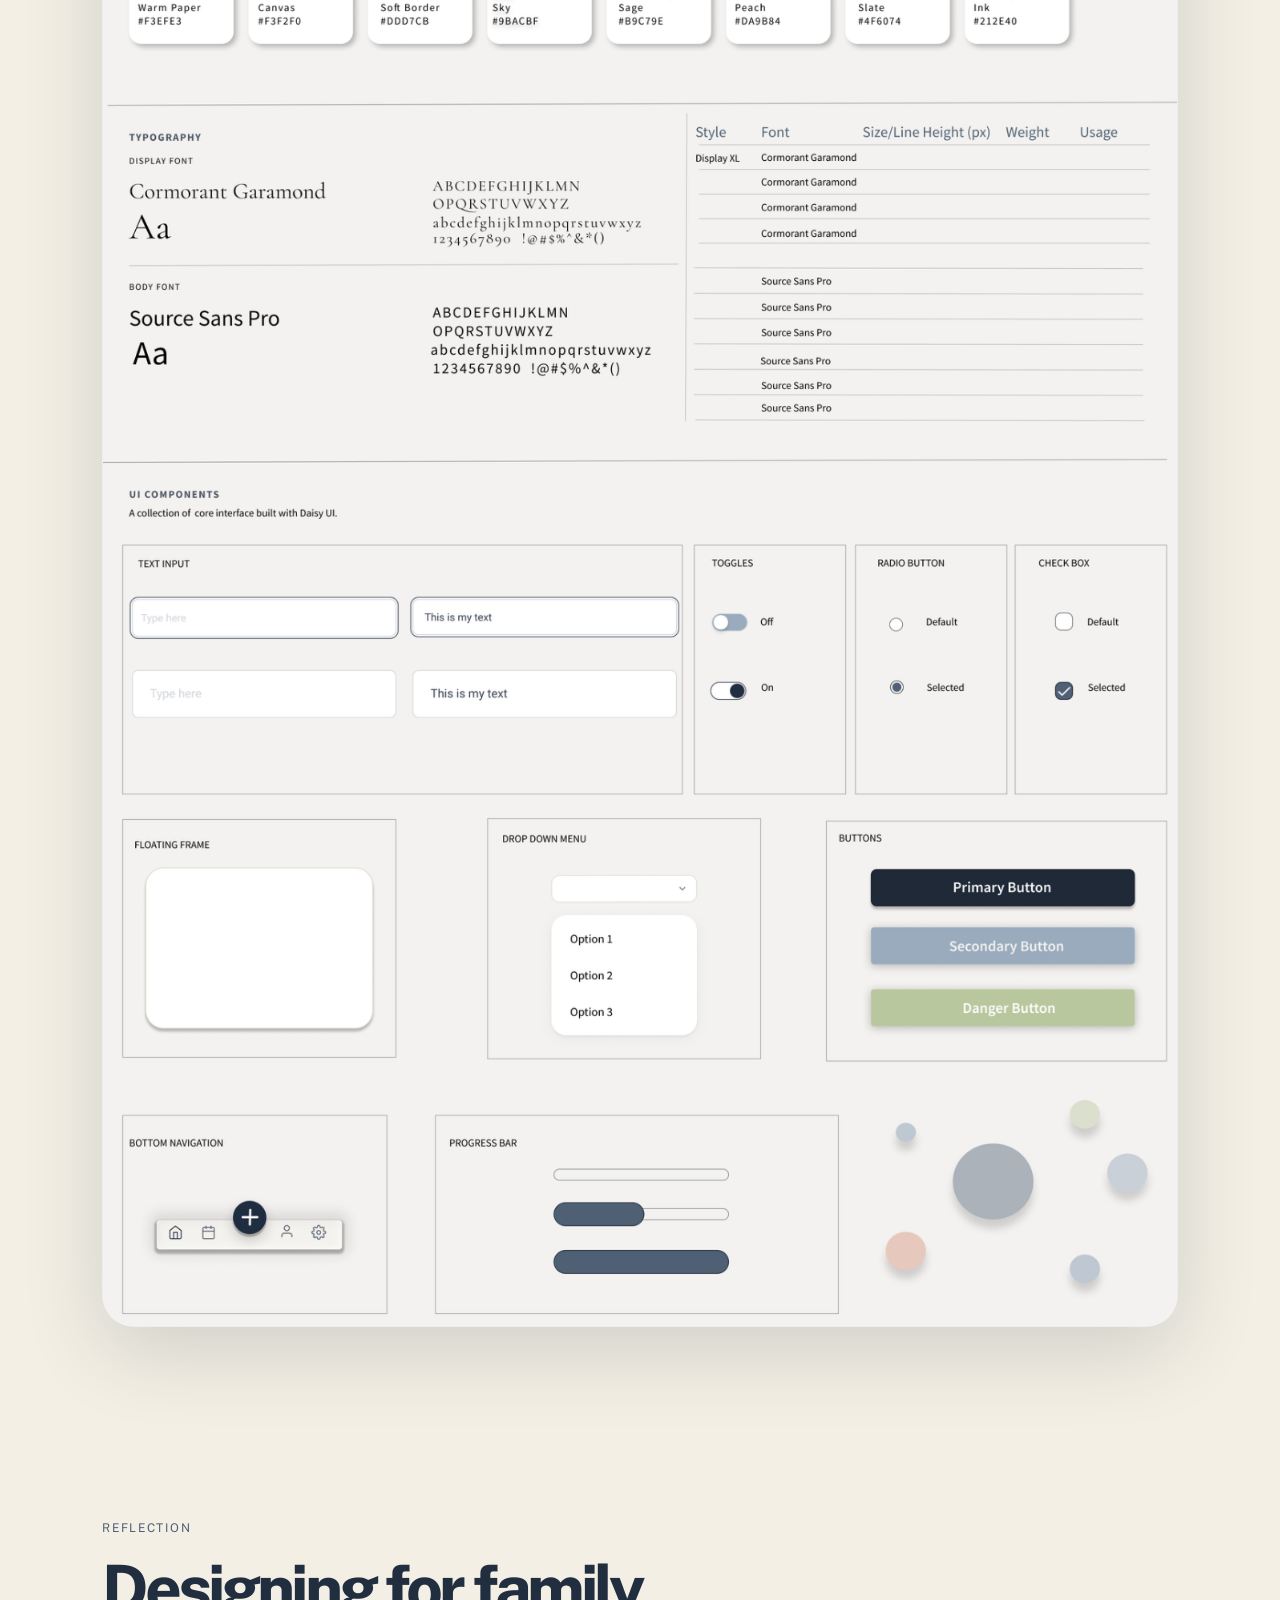
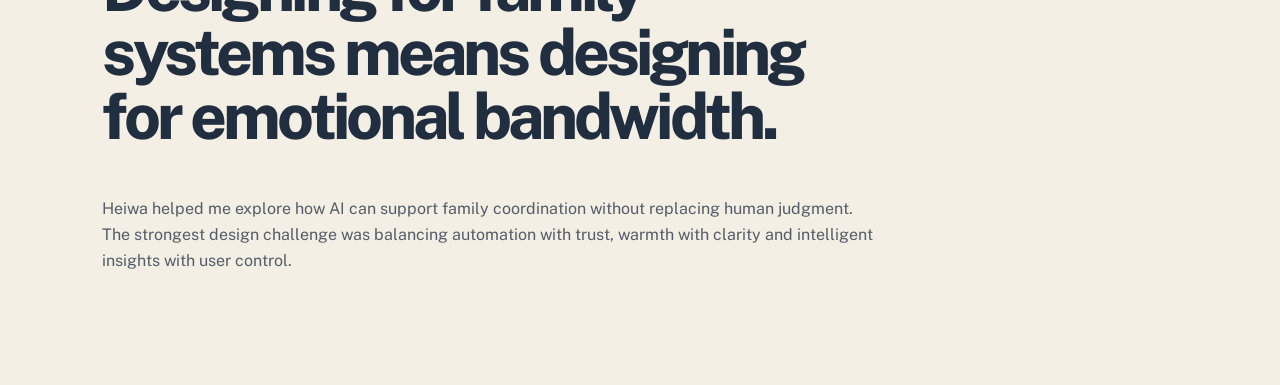
==== commit 324b4742: "fixed some images" ====
--- a/Projects/heiwa.html
+++ b/Projects/heiwa.html
@@ -3,12 +3,7 @@
 <head>
   <meta charset="UTF-8">
   <meta name="viewport" content="width=device-width, initial-scale=1.0">
-  <!DOCTYPE html>
-<html lang="en">
-<head>
-  <meta charset="UTF-8">
-  <meta name="viewport" content="width=device-width, initial-scale=1.0">
-  <title>Trace | Jennifer Robertson</title>
+  <title>Heiwa | Jennifer Robertson</title>
 
   <link rel="preconnect" href="https://fonts.googleapis.com">
   <link rel="preconnect" href="https://fonts.gstatic.com" crossorigin>
@@ -17,7 +12,7 @@
   <link rel="stylesheet" href="../styles.css">
 </head>
 
-<body>
+<body class="heiwa-page">
   <header>
     <a href="../index.html" class="logo">Jennifer Robertson</a>
 
@@ -29,101 +24,123 @@
   </header>
 
   <main>
-    <section class="hero project-hero">
-     <!DOCTYPE html>
-<html lang="en">
-<head>
-  <meta charset="UTF-8">
-  <meta name="viewport" content="width=device-width, initial-scale=1.0">
-  <title>Trace | Jennifer Robertson</title>
+    <section class="heiwa-hero fade-in">
+      <div class="heiwa-hero-copy">
+        <p class="eyebrow">AI family operating system</p>
+        <h1>Reducing the chaos tax of modern family logistics.</h1>
+        <p class="intro">
+          Heiwa is a calm, intelligent family operating system designed to help parents manage schedules, school flyers, shared responsibilities and the emotional load of planning.
+        </p>
+      </div>
 
-  <link rel="preconnect" href="https://fonts.googleapis.com">
-  <link rel="preconnect" href="https://fonts.gstatic.com" crossorigin>
-  <link href="https://fonts.googleapis.com/css2?family=Public+Sans:wght@300;400;500;600;700;800&display=swap" rel="stylesheet">
+      <div class="heiwa-hero-image">
+        <img src="../assets/images/heiwa-hero.png" alt="Heiwa dashboard showing weekly family insights">
+      </div>
+    </section>
 
-  <link rel="stylesheet" href="../styles.css">
-</head>
+    <section class="heiwa-overview">
+      <div>
+        <p class="eyebrow">Role</p>
+        <p>Lead designer, product strategy, UX direction, visual system</p>
+      </div>
 
-<body>
-  <header>
-    <a href="../index.html" class="logo">Jennifer Robertson</a>
+      <div>
+        <p class="eyebrow">Focus</p>
+        <p>AI-assisted coordination, cognitive load, trust, family systems</p>
+      </div>
 
-    <nav>
-      <a href="../index.html#work">Work</a>
-      <a href="../index.html#about">About</a>
-      <a href="../index.html#contact">Contact</a>
-    </nav>
-  </header>
+      <div>
+        <p class="eyebrow">Format</p>
+        <p>11-week MVP product concept and high-fidelity design system</p>
+      </div>
+    </section>
 
-  <main>
-    <section class="hero project-hero">
-      <p class="eyebrow">Atmospheric discovery app</p>
-      <h1>Trace</h1>
-      <p class="intro">
-        An AI-guided nightlife and place-discovery concept built around
-        mood, movement and ambient exploration.
+    <section class="heiwa-section">
+      <p class="eyebrow">Problem</p>
+      <h2>Family logistics are invisible work until something breaks.</h2>
+      <p>
+        Parents are often managing school flyers, sports schedules, messages, appointments, permission slips and last-minute changes across multiple channels. Heiwa reframes that chaos as a system that can be captured, clarified and shared.
       </p>
     </section>
 
-    <section class="about">
-      <p class="eyebrow">Case study coming soon</p>
-      <h2>Designing for the memory of a night, not just the route.</h2>
-      <p>
-        This page will document the visual system, interaction logic,
-        AI route concept and atmospheric design direction behind Trace.
-      </p>
-    </section>
-  </main>
-</body>
-</html>
+    <section class="heiwa-image-block">
+      <img src="../assets/images/heiwa-onboarding.png" alt="Heiwa onboarding screen with orbital family system graphic">
     </section>
 
-    <section class="about">
-      <p class="eyebrow">Case study coming soon</p>
-      <h2>Designing for the memory of a night, not just the route.</h2>
+    <section class="heiwa-section split">
+      <div>
+        <p class="eyebrow">Product philosophy</p>
+        <h2>Not another calendar. A calmer operating layer.</h2>
+      </div>
+
       <p>
-        This page will document the visual system, interaction logic,
-        AI route concept and atmospheric design direction behind Trace.
-      </p>
-    </section>
-  </main>
-</body>
-</html>
-
-  <link rel="preconnect" href="https://fonts.googleapis.com">
-  <link rel="preconnect" href="https://fonts.gstatic.com" crossorigin>
-  <link href="https://fonts.googleapis.com/css2?family=Public+Sans:wght@300;400;500;600;700;800&display=swap" rel="stylesheet">
-
-  <link rel="stylesheet" href="../styles.css">
-</head>
-
-<body>
-  <header>
-    <a href="../index.html" class="logo">Jennifer Robertson</a>
-
-    <nav>
-      <a href="../index.html#work">Work</a>
-      <a href="../index.html#about">About</a>
-      <a href="../index.html#contact">Contact</a>
-    </nav>
-  </header>
-
-  <main>
-    <section class="hero project-hero">
-      <p class="eyebrow">Atmospheric discovery app</p>
-      <h1>Trace</h1>
-      <p class="intro">
-        An AI-guided nightlife and place-discovery concept built around
-        mood, movement and ambient exploration.
+        Heiwa is designed to do more than store events. It interprets family activity patterns, flags moments of overload and helps parents understand how the week feels before the stress arrives.
       </p>
     </section>
 
-    <section class="about">
-      <p class="eyebrow">Case study coming soon</p>
-      <h2>Designing for the memory of a night, not just the route.</h2>
+    <section class="heiwa-feature">
+      <div class="heiwa-feature-copy">
+        <p class="eyebrow">Smart insights</p>
+        <h2>Turning schedules into understandable patterns.</h2>
+        <p>
+          The dashboard translates logistics into plain-language insights: transition-heavy days, overlapping activities, dinner prep pressure and travel load. The goal is to reduce the mental math parents perform every week.
+        </p>
+      </div>
+
+      <img src="../assets/images/heiwa-dashboard.png" alt="Heiwa dashboard with smart insights and weekly overview">
+    </section>
+
+    <section class="heiwa-feature reverse">
+      <div class="heiwa-feature-copy">
+        <p class="eyebrow">Family flow</p>
+        <h2>Making weekly intensity visible at a glance.</h2>
+        <p>
+          The heat map concept helps families see activity density, conflicts, locations and support needs without digging through every event. It gives structure to the invisible load of family coordination.
+        </p>
+      </div>
+
+      <img src="../assets/images/heiwa-heatmap.png" alt="Heiwa heat map and weekly activity list">
+    </section>
+
+    <section class="heiwa-section">
+      <p class="eyebrow">Trust</p>
+      <h2>Designing trust into AI family systems.</h2>
       <p>
-        This page will document the visual system, interaction logic,
-        AI route concept and atmospheric design direction behind Trace.
+        Because Heiwa handles children’s schedules, family routines and uploaded documents, trust cannot be treated as an afterthought. The experience makes privacy, consent and user control visible as part of onboarding.
+      </p>
+    </section>
+
+    <section class="heiwa-gallery">
+      <img src="../assets/images/heiwa-trust.png" alt="Heiwa privacy and data promises screen">
+      <img src="../assets/images/heiwa-notifications.png" alt="Heiwa notification preferences screen">
+    </section>
+
+    <section class="heiwa-section split">
+      <div>
+        <p class="eyebrow">Attention design</p>
+        <h2>Notifications should reduce stress, not create it.</h2>
+      </div>
+
+      <p>
+        Heiwa’s notification settings separate channels from alert types so families can control how much the product interrupts them. The system is designed around sustainable attention instead of constant urgency.
+      </p>
+    </section>
+
+    <section class="heiwa-design-system">
+      <p class="eyebrow">Visual system</p>
+      <h2>Warmth, structure and clarity.</h2>
+      <p>
+        The design system uses soft paper tones, muted slate, sage and peach accents, rounded cards and restrained hierarchy to create a product that feels supportive without becoming childish.
+      </p>
+
+      <img src="../assets/images/heiwa-design-system.png" alt="Heiwa design system board with logos, colors, typography and components">
+    </section>
+
+    <section class="heiwa-section reflection">
+      <p class="eyebrow">Reflection</p>
+      <h2>Designing for family systems means designing for emotional bandwidth.</h2>
+      <p>
+        Heiwa helped me explore how AI can support family coordination without replacing human judgment. The strongest design challenge was balancing automation with trust, warmth with clarity and intelligent insights with user control.
       </p>
     </section>
   </main>
--- a/styles.css
+++ b/styles.css
@@ -16,21 +16,28 @@
   cursor: default;
 }
 
+/* GLOBAL ATMOSPHERIC BACKGROUND */
+
 body::before {
   content: "";
   position: fixed;
   inset: 0;
+
   background-image:
     linear-gradient(
       rgba(0, 0, 0, 0.45),
       rgba(0, 0, 0, 0.82)
     ),
     url("assets/images/trace-hero.png");
+
   background-size: cover;
   background-position: center;
+
   opacity: 0.22;
+
   filter: blur(2px) saturate(0.9);
   transform: scale(1.03);
+
   z-index: -2;
 }
 
@@ -38,6 +45,7 @@
   content: "";
   position: fixed;
   inset: 0;
+
   background:
     radial-gradient(
       circle at top left,
@@ -49,19 +57,37 @@
       rgba(120, 150, 255, 0.08),
       transparent 35%
     );
+
   pointer-events: none;
   z-index: -1;
 }
+
+/* TRACE PAGE HERO BACKGROUND */
+
+.trace-page::before {
+  background-image:
+    linear-gradient(
+      rgba(0, 0, 0, 0.55),
+      rgba(0, 0, 0, 0.88)
+    ),
+    url("assets/images/trace-preview.png");
+}
+
+/* HEADER */
 
 header {
   position: sticky;
   top: 0;
+
   display: flex;
   justify-content: space-between;
   align-items: center;
+
   padding: 24px 8%;
+
   backdrop-filter: blur(18px);
   background: rgba(11, 11, 11, 0.55);
+
   z-index: 10;
 }
 
@@ -87,7 +113,9 @@
   text-transform: uppercase;
   letter-spacing: 0.14em;
   font-size: 0.74rem;
+
   opacity: 0.7;
+
   transition: opacity 0.25s ease;
 }
 
@@ -102,23 +130,32 @@
   cursor: pointer;
 }
 
+/* HERO */
+
 .hero {
   position: relative;
+
   min-height: 82vh;
+
   display: flex;
   flex-direction: column;
   justify-content: center;
+
   padding: 96px 8%;
+
   max-width: 1100px;
 }
 
 .hero::after {
   content: "";
+
   position: absolute;
   bottom: 72px;
   left: 8%;
+
   width: 120px;
   height: 1px;
+
   background: rgba(243, 237, 228, 0.4);
 }
 
@@ -129,13 +166,17 @@
 .project-hero {
   min-height: 68vh;
 }
+
+/* TYPE */
 
 .eyebrow,
 .project-label {
   text-transform: uppercase;
   letter-spacing: 0.14em;
   font-size: 0.75rem;
+
   color: #b8aba0;
+
   margin: 0 0 18px;
 }
 
@@ -149,43 +190,59 @@
 h1 {
   font-size: clamp(4rem, 9vw, 8rem);
   line-height: 0.92;
+
   letter-spacing: -0.07em;
   font-weight: 800;
+
   max-width: 10ch;
+
   margin-bottom: 24px;
 }
 
 h2 {
   font-size: clamp(2.3rem, 5vw, 4.5rem);
   line-height: 1;
+
   letter-spacing: -0.06em;
   font-weight: 750;
+
   max-width: 850px;
+
   margin-bottom: 48px;
 }
 
 h3 {
   font-size: clamp(2rem, 4vw, 3.5rem);
   line-height: 1;
+
   letter-spacing: -0.06em;
   font-weight: 700;
+
   margin-bottom: 12px;
 }
 
 .intro {
   font-size: clamp(1.1rem, 2vw, 1.35rem);
+
   max-width: 650px;
+
   color: rgba(243, 237, 228, 0.76);
 }
+
+/* BUTTON */
 
 .button {
   width: fit-content;
+
   margin-top: 24px;
   padding: 14px 22px;
+
   border: 1px solid rgba(243, 237, 228, 0.6);
   border-radius: 999px;
+
   color: #f3ede4;
   text-decoration: none;
+
   transition:
     background 0.25s ease,
     color 0.25s ease,
@@ -195,8 +252,11 @@
 .button:hover {
   background: #f3ede4;
   color: #0b0b0b;
+
   transform: translateY(-2px);
 }
+
+/* SECTIONS */
 
 .work,
 .about,
@@ -204,17 +264,26 @@
   padding: 96px 8%;
 }
 
+/* PROJECT CARDS */
+
 .project-card {
   position: relative;
+
   display: grid;
   grid-template-columns: 1fr 0.95fr;
+
   gap: 48px;
   align-items: center;
+
   max-width: 1180px;
+
   padding: 72px 0;
+
   border-top: 1px solid rgba(243, 237, 228, 0.16);
+
   color: #f3ede4;
   text-decoration: none;
+
   transition:
     transform 0.35s ease,
     opacity 0.35s ease;
@@ -227,12 +296,16 @@
 
 .project-card::after {
   content: "";
+
   position: absolute;
   left: 0;
   bottom: 0;
+
   width: 0%;
   height: 1px;
+
   background: rgba(243, 237, 228, 0.7);
+
   transition: width 0.4s ease;
 }
 
@@ -246,12 +319,18 @@
   max-width: 560px;
 }
 
+/* PROJECT IMAGES */
+
 .project-image {
   aspect-ratio: 4 / 3;
+
   border-radius: 28px;
   overflow: hidden;
+
   background: rgba(243, 237, 228, 0.08);
+
   border: 1px solid rgba(243, 237, 228, 0.14);
+
   box-shadow: 0 24px 80px rgba(0, 0, 0, 0.35);
 }
 
@@ -262,8 +341,11 @@
 .project-image img {
   width: 100%;
   height: 100%;
+
   object-fit: cover;
+
   filter: saturate(0.95) contrast(1.02);
+
   transition:
     transform 0.5s ease,
     filter 0.5s ease;
@@ -277,8 +359,11 @@
 .project-image.placeholder {
   display: grid;
   place-items: center;
+
   color: rgba(243, 237, 228, 0.62);
 }
+
+/* ABOUT */
 
 .about {
   max-width: 1100px;
@@ -290,6 +375,8 @@
   max-width: 720px;
 }
 
+/* FOOTER */
+
 footer {
   border-top: 1px solid rgba(243, 237, 228, 0.16);
 }
@@ -309,6 +396,8 @@
   transition: opacity 0.25s ease;
 }
 
+/* FADE IN */
+
 .fade-in {
   animation: fadeIn 1.2s ease forwards;
 }
@@ -325,7 +414,122 @@
   }
 }
 
+/* TRACE CASE STUDY */
+
+.case-hero {
+  min-height: 72vh;
+
+  padding: 120px 8% 72px;
+
+  display: flex;
+  flex-direction: column;
+  justify-content: center;
+}
+
+.case-hero h1 {
+  max-width: none;
+}
+
+.case-image-wide {
+  padding: 0 8% 96px;
+}
+
+.case-image-wide img {
+  width: 100%;
+  max-height: 760px;
+
+  object-fit: cover;
+
+  border-radius: 32px;
+
+  border: 1px solid rgba(243, 237, 228, 0.14);
+
+  box-shadow: 0 32px 100px rgba(0, 0, 0, 0.45);
+}
+
+.case-overview {
+  display: grid;
+  grid-template-columns: repeat(3, 1fr);
+
+  gap: 32px;
+
+  padding: 0 8% 96px;
+
+  max-width: 1180px;
+}
+
+.case-overview p:last-child {
+  color: rgba(243, 237, 228, 0.76);
+}
+
+.case-section {
+  padding: 96px 8%;
+  max-width: 980px;
+}
+
+.case-section p:last-child {
+  color: rgba(243, 237, 228, 0.76);
+  font-size: 1.1rem;
+  max-width: 720px;
+}
+
+.case-section.split {
+  max-width: 1180px;
+
+  display: grid;
+  grid-template-columns: 1fr 1fr;
+
+  gap: 64px;
+  align-items: start;
+}
+
+.case-quote {
+  padding: 120px 8%;
+  max-width: 1180px;
+}
+
+.case-quote p {
+  font-size: clamp(2.4rem, 6vw, 6rem);
+  line-height: 0.98;
+
+  letter-spacing: -0.07em;
+  font-weight: 800;
+
+  max-width: 950px;
+
+  color: #f3ede4;
+}
+
+.case-gallery {
+  display: grid;
+  grid-template-columns: 1fr 1fr;
+
+  gap: 24px;
+
+  padding: 24px 8% 96px;
+}
+
+.case-gallery img {
+  width: 100%;
+  height: 520px;
+
+  object-fit: cover;
+
+  border-radius: 28px;
+
+  border: 1px solid rgba(243, 237, 228, 0.14);
+
+  box-shadow: 0 24px 80px rgba(0, 0, 0, 0.35);
+}
+
+.reflection {
+  padding-bottom: 140px;
+}
+
+/* MOBILE */
+
 @media (max-width: 760px) {
+
   header {
     flex-direction: column;
     align-items: flex-start;
@@ -362,4 +566,278 @@
   h2 {
     line-height: 1.05;
   }
+
+  .case-hero {
+    min-height: 62vh;
+    padding-top: 88px;
+  }
+
+  .case-image-wide {
+    padding-bottom: 64px;
+  }
+
+  .case-image-wide img {
+    border-radius: 22px;
+  }
+
+  .case-overview {
+    grid-template-columns: 1fr;
+    padding-bottom: 64px;
+  }
+
+  .case-section,
+  .case-quote {
+    padding-top: 72px;
+    padding-bottom: 72px;
+  }
+
+  .case-section.split {
+    grid-template-columns: 1fr;
+    gap: 24px;
+  }
+
+  .case-gallery {
+    grid-template-columns: 1fr;
+  }
+
+  .case-gallery img {
+    height: auto;
+  }
+}
+.trace-visual-hero {
+  position: relative;
+  min-height: 88vh;
+  max-width: none;
+  padding: 0;
+  overflow: hidden;
+}
+
+.trace-visual-hero img {
+  position: absolute;
+  inset: 0;
+  width: 100%;
+  height: 100%;
+  object-fit: cover;
+  opacity: 0.42;
+  filter: saturate(0.95) contrast(1.05);
+}
+
+.trace-visual-hero::before {
+  content: "";
+  position: absolute;
+  inset: 0;
+  background:
+    linear-gradient(
+      90deg,
+      rgba(11, 11, 11, 0.92),
+      rgba(11, 11, 11, 0.45)
+    ),
+    linear-gradient(
+      rgba(11, 11, 11, 0.2),
+      rgba(11, 11, 11, 0.82)
+    );
+  z-index: 1;
+}
+
+.case-hero-copy {
+  position: relative;
+  z-index: 2;
+  padding: 120px 8%;
+  max-width: 900px;
+}
+
+.trace-visual-hero::after {
+  display: none;
+}
+
+@media (max-width: 760px) {
+  .trace-visual-hero {
+    min-height: 76vh;
+  }
+
+  .trace-visual-hero img {
+    opacity: 0.35;
+  }
+
+  .case-hero-copy {
+    padding: 96px 8%;
+  }
+}
+/* HEIWA CASE STUDY */
+
+.heiwa-page {
+  background: #f3efe4;
+  color: #212e40;
+}
+
+.heiwa-page::before,
+.heiwa-page::after {
+  display: none;
+}
+
+.heiwa-page header {
+  background: rgba(243, 239, 228, 0.78);
+}
+
+.heiwa-page .logo,
+.heiwa-page nav a {
+  color: #212e40;
+}
+
+.heiwa-page .eyebrow {
+  color: #4f6074;
+}
+
+.heiwa-hero {
+  display: grid;
+  grid-template-columns: 0.85fr 1fr;
+  gap: 64px;
+  align-items: center;
+  padding: 120px 8% 96px;
+}
+
+.heiwa-hero h1 {
+  max-width: 11ch;
+}
+
+.heiwa-hero .intro,
+.heiwa-section p:last-child,
+.heiwa-feature-copy p,
+.heiwa-design-system p {
+  color: rgba(33, 46, 64, 0.76);
+}
+
+.heiwa-hero-image,
+.heiwa-image-block,
+.heiwa-feature img,
+.heiwa-gallery img,
+.heiwa-design-system img {
+  border-radius: 32px;
+  overflow: hidden;
+  background: #fff;
+  box-shadow: 0 24px 80px rgba(33, 46, 64, 0.16);
+  border: 1px solid rgba(33, 46, 64, 0.08);
+}
+
+.heiwa-hero-image img,
+.heiwa-image-block img,
+.heiwa-feature img,
+.heiwa-gallery img,
+.heiwa-design-system img {
+  width: 100%;
+  display: block;
+}
+
+.heiwa-overview {
+  display: grid;
+  grid-template-columns: repeat(3, 1fr);
+  gap: 32px;
+  padding: 0 8% 96px;
+  max-width: 1180px;
+}
+
+.heiwa-overview p:last-child {
+  color: rgba(33, 46, 64, 0.72);
+}
+
+.heiwa-section {
+  padding: 96px 8%;
+  max-width: 980px;
+}
+
+.heiwa-section.split {
+  max-width: 1180px;
+  display: grid;
+  grid-template-columns: 1fr 1fr;
+  gap: 64px;
+}
+
+.heiwa-image-block {
+  margin: 0 8% 96px;
+}
+
+.heiwa-image-block img {
+  max-height: 780px;
+  object-fit: cover;
+}
+
+.heiwa-feature {
+  display: grid;
+  grid-template-columns: 0.75fr 1fr;
+  gap: 64px;
+  align-items: center;
+  padding: 96px 8%;
+}
+
+.heiwa-feature.reverse {
+  grid-template-columns: 1fr 0.75fr;
+}
+
+.heiwa-feature.reverse .heiwa-feature-copy {
+  order: 2;
+}
+
+.heiwa-feature.reverse img {
+  order: 1;
+}
+
+.heiwa-feature img {
+  max-height: 820px;
+  object-fit: contain;
+  background: #f8f5ec;
+}
+
+.heiwa-gallery {
+  display: grid;
+  grid-template-columns: 1fr 1fr;
+  gap: 32px;
+  padding: 24px 8% 96px;
+}
+
+.heiwa-gallery img {
+  max-height: 780px;
+  object-fit: contain;
+  background: #f8f5ec;
+}
+
+.heiwa-design-system {
+  padding: 96px 8%;
+}
+
+.heiwa-design-system p {
+  max-width: 720px;
+  font-size: 1.08rem;
+}
+
+.heiwa-design-system img {
+  margin-top: 40px;
+}
+
+@media (max-width: 760px) {
+  .heiwa-hero,
+  .heiwa-feature,
+  .heiwa-feature.reverse,
+  .heiwa-section.split,
+  .heiwa-gallery,
+  .heiwa-overview {
+    grid-template-columns: 1fr;
+  }
+
+  .heiwa-hero {
+    padding-top: 88px;
+    gap: 40px;
+  }
+
+  .heiwa-feature.reverse .heiwa-feature-copy,
+  .heiwa-feature.reverse img {
+    order: initial;
+  }
+
+  .heiwa-hero-image,
+  .heiwa-image-block,
+  .heiwa-feature img,
+  .heiwa-gallery img,
+  .heiwa-design-system img {
+    border-radius: 22px;
+  }
 }
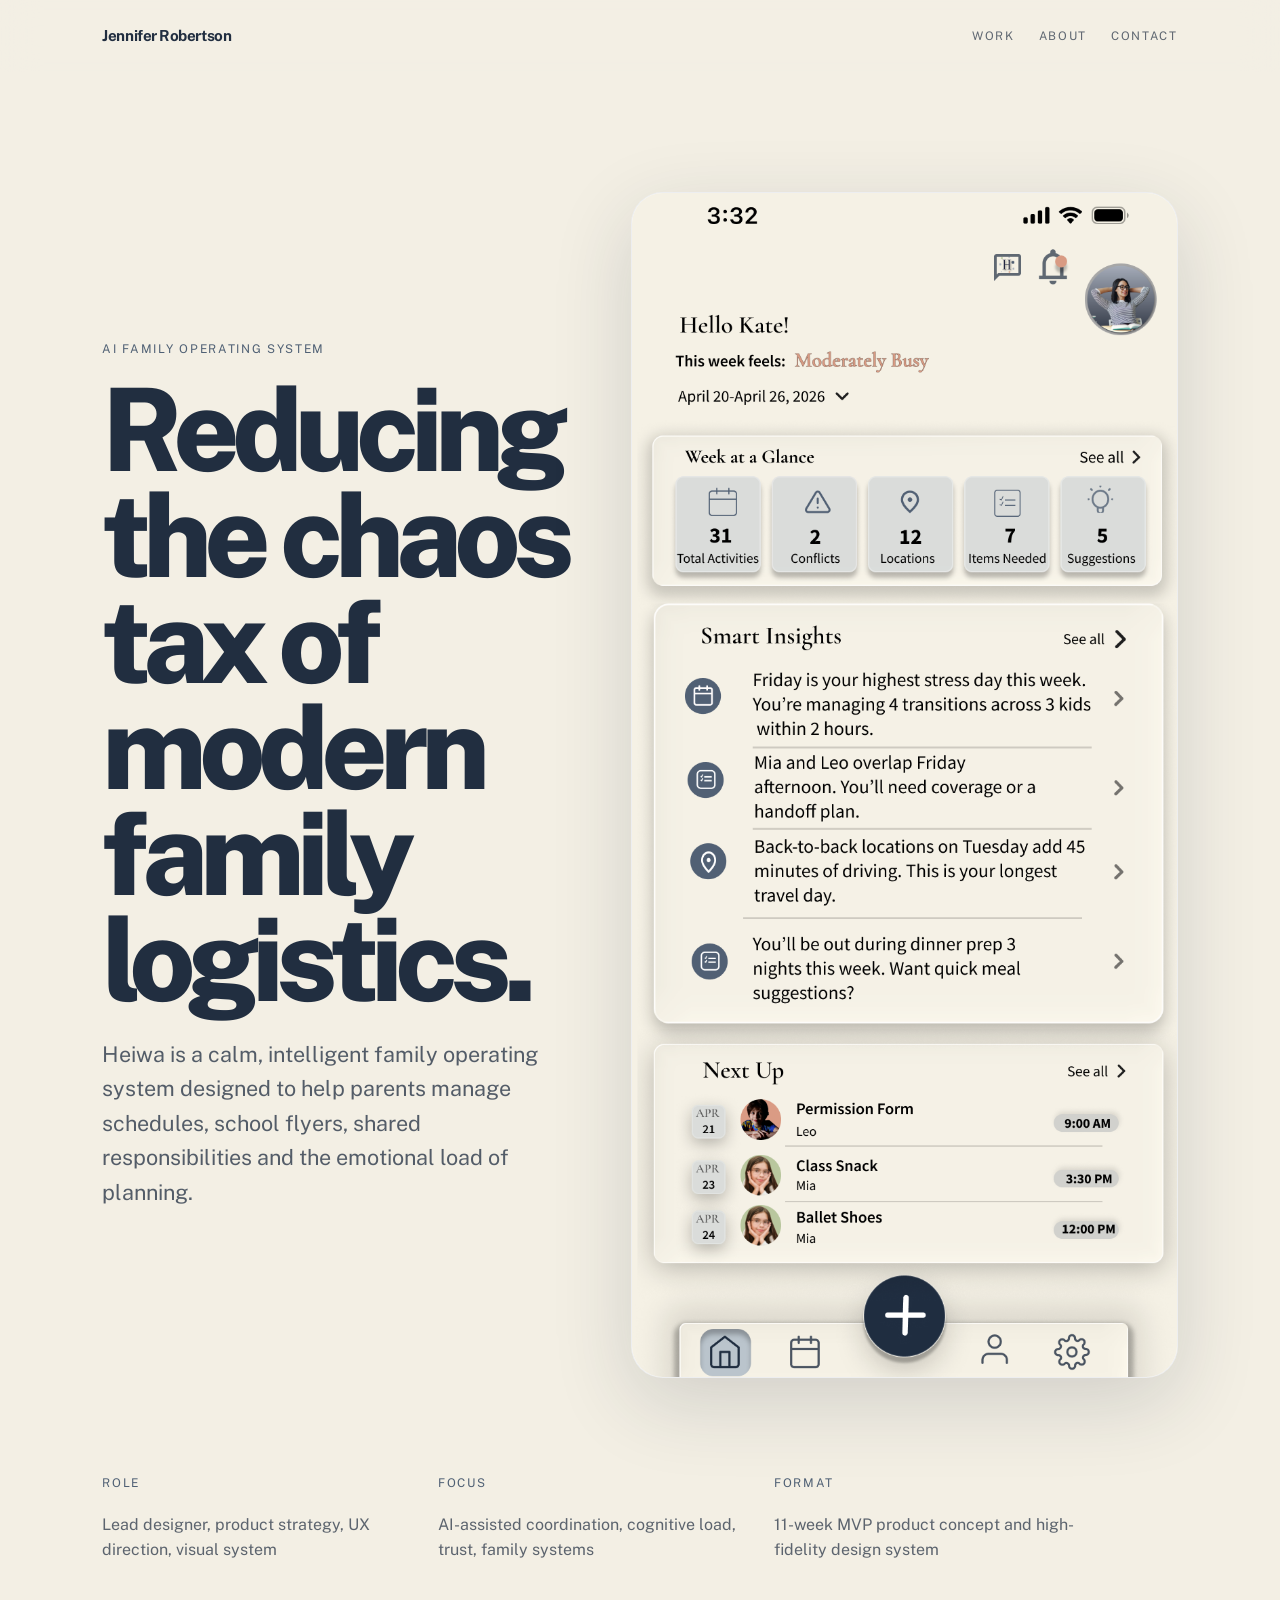
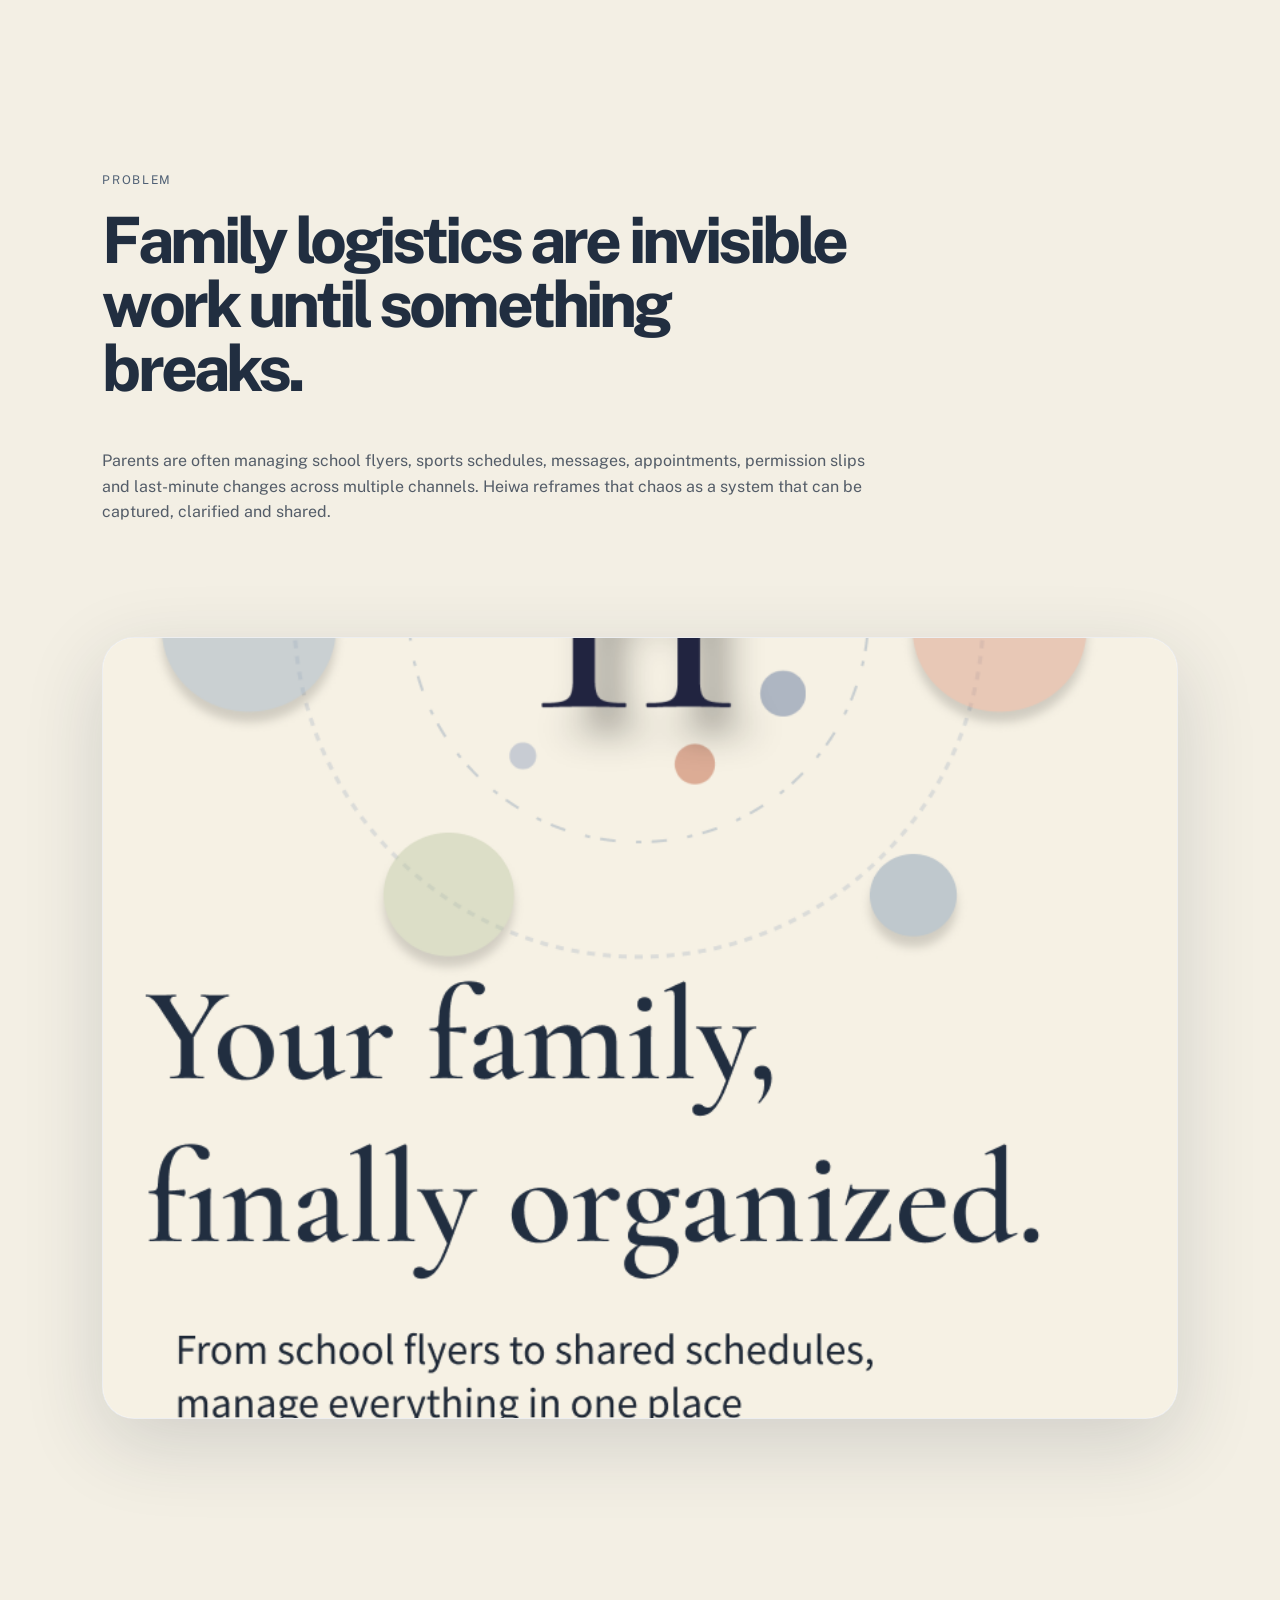
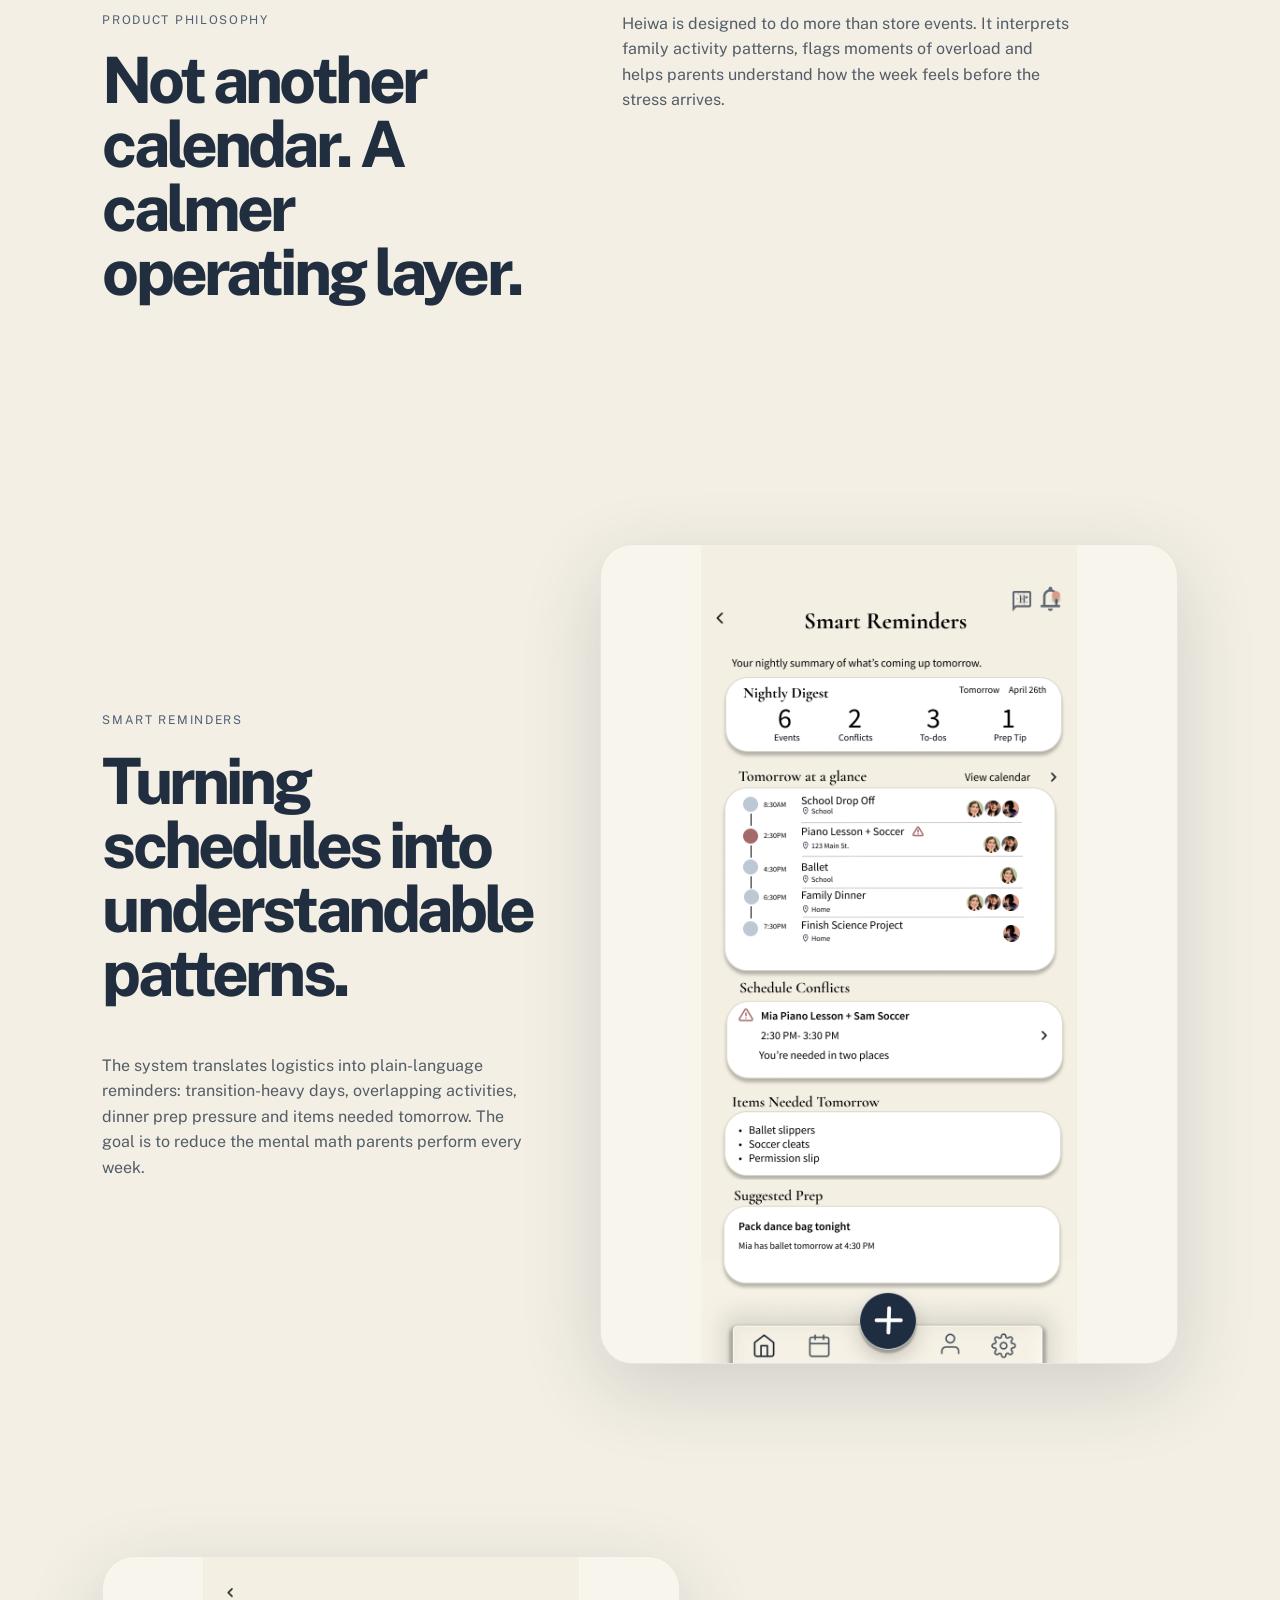
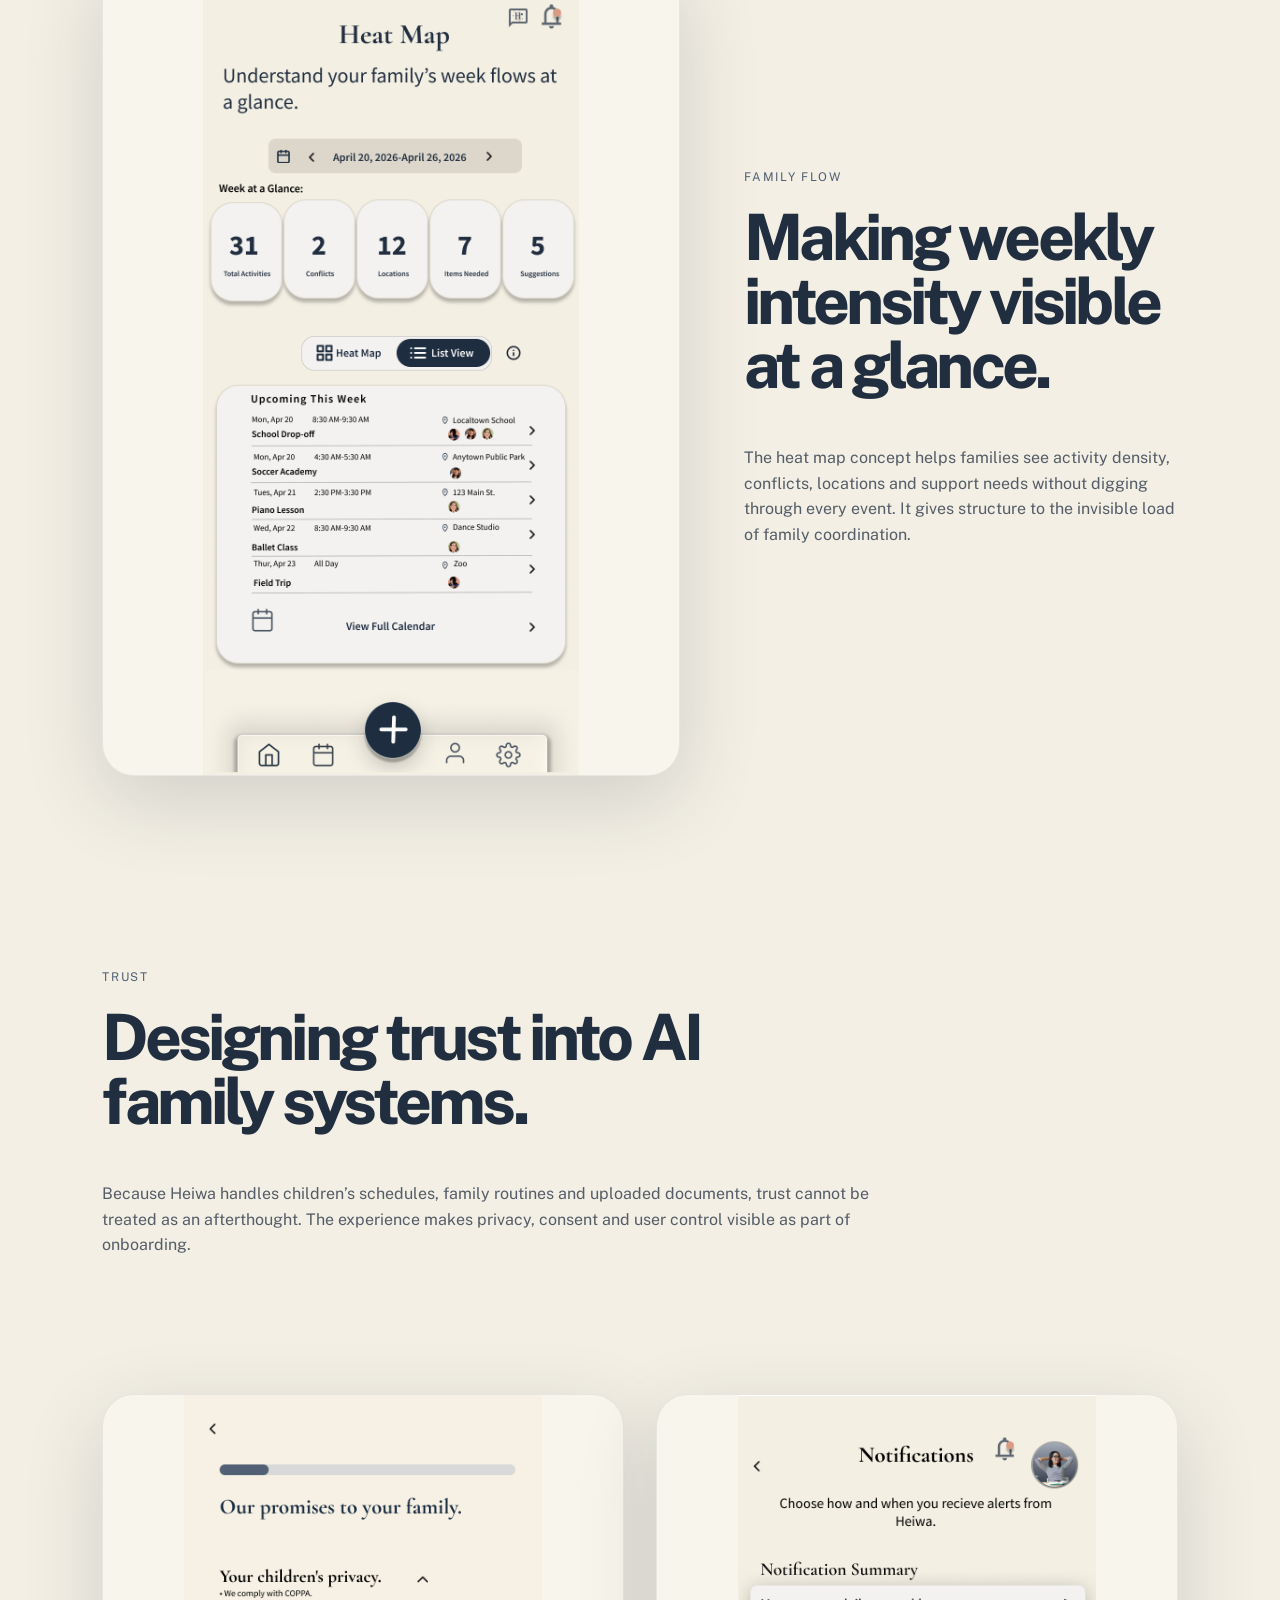
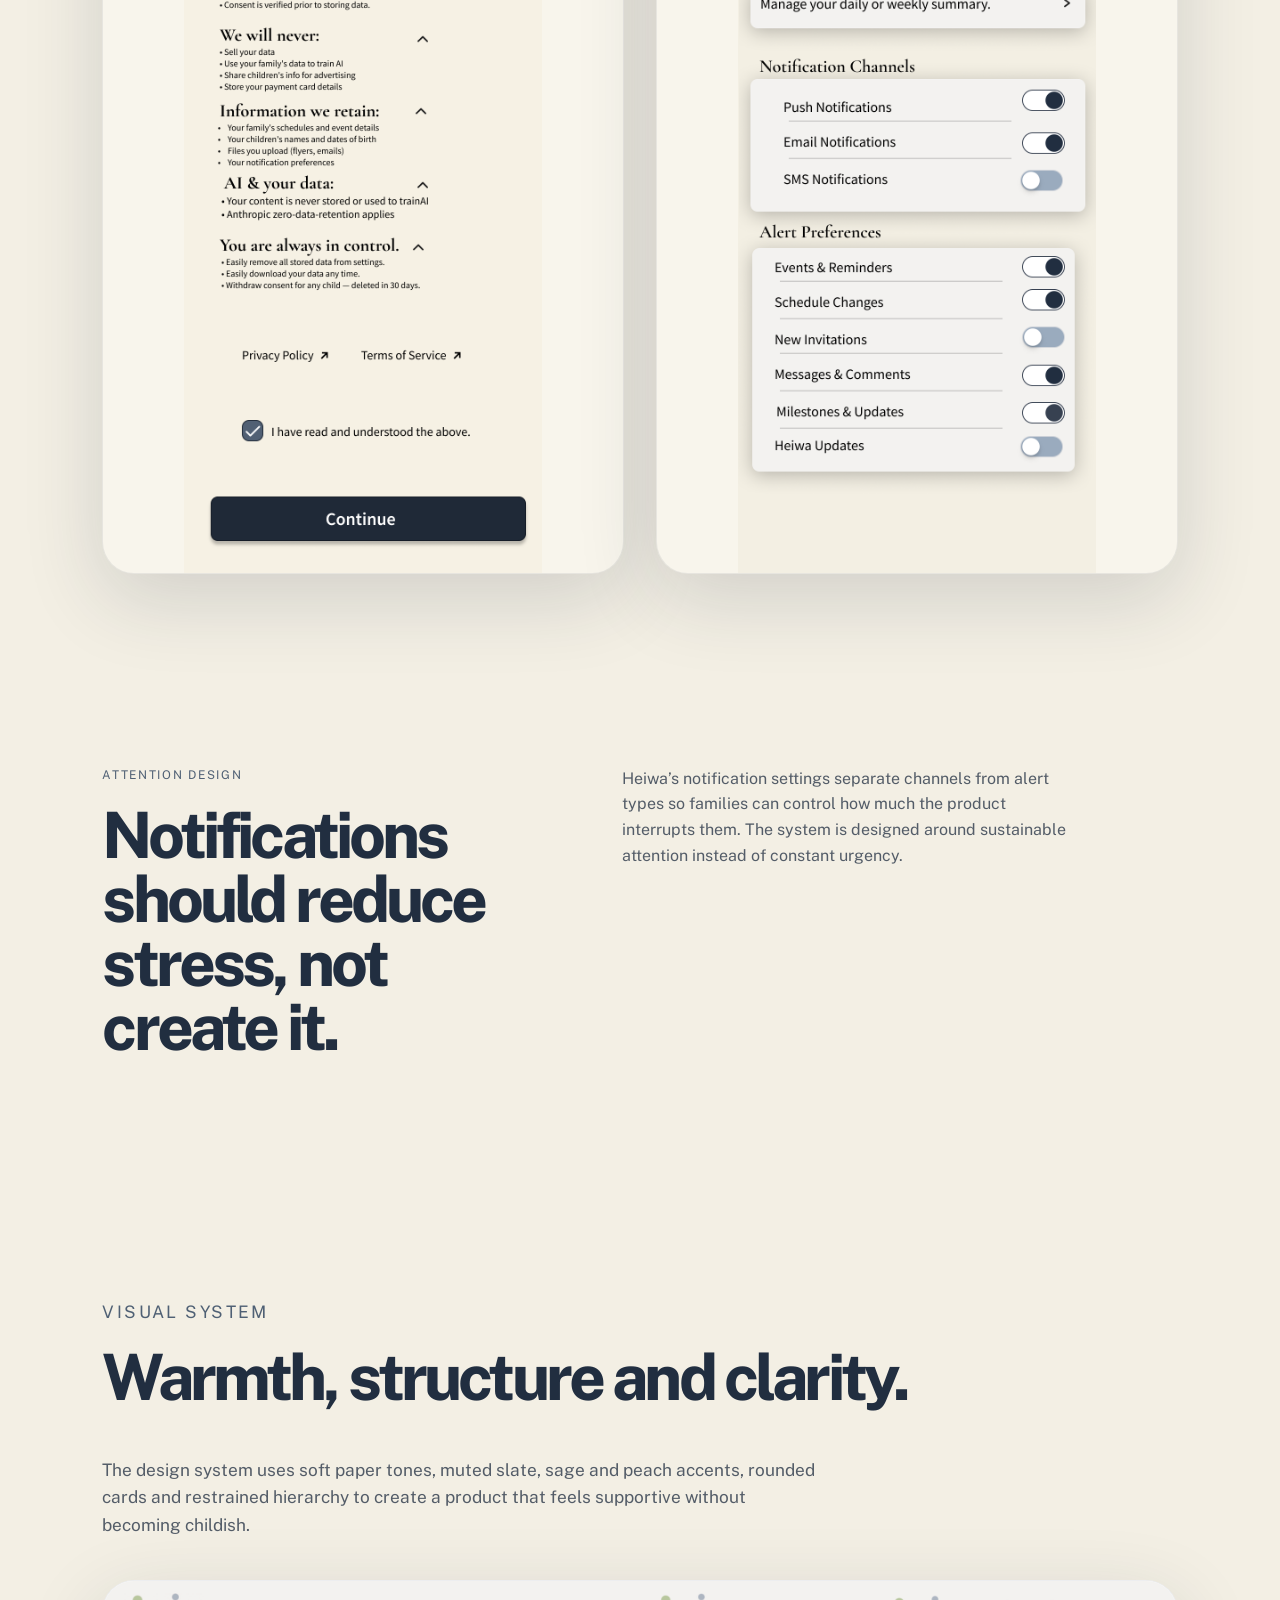
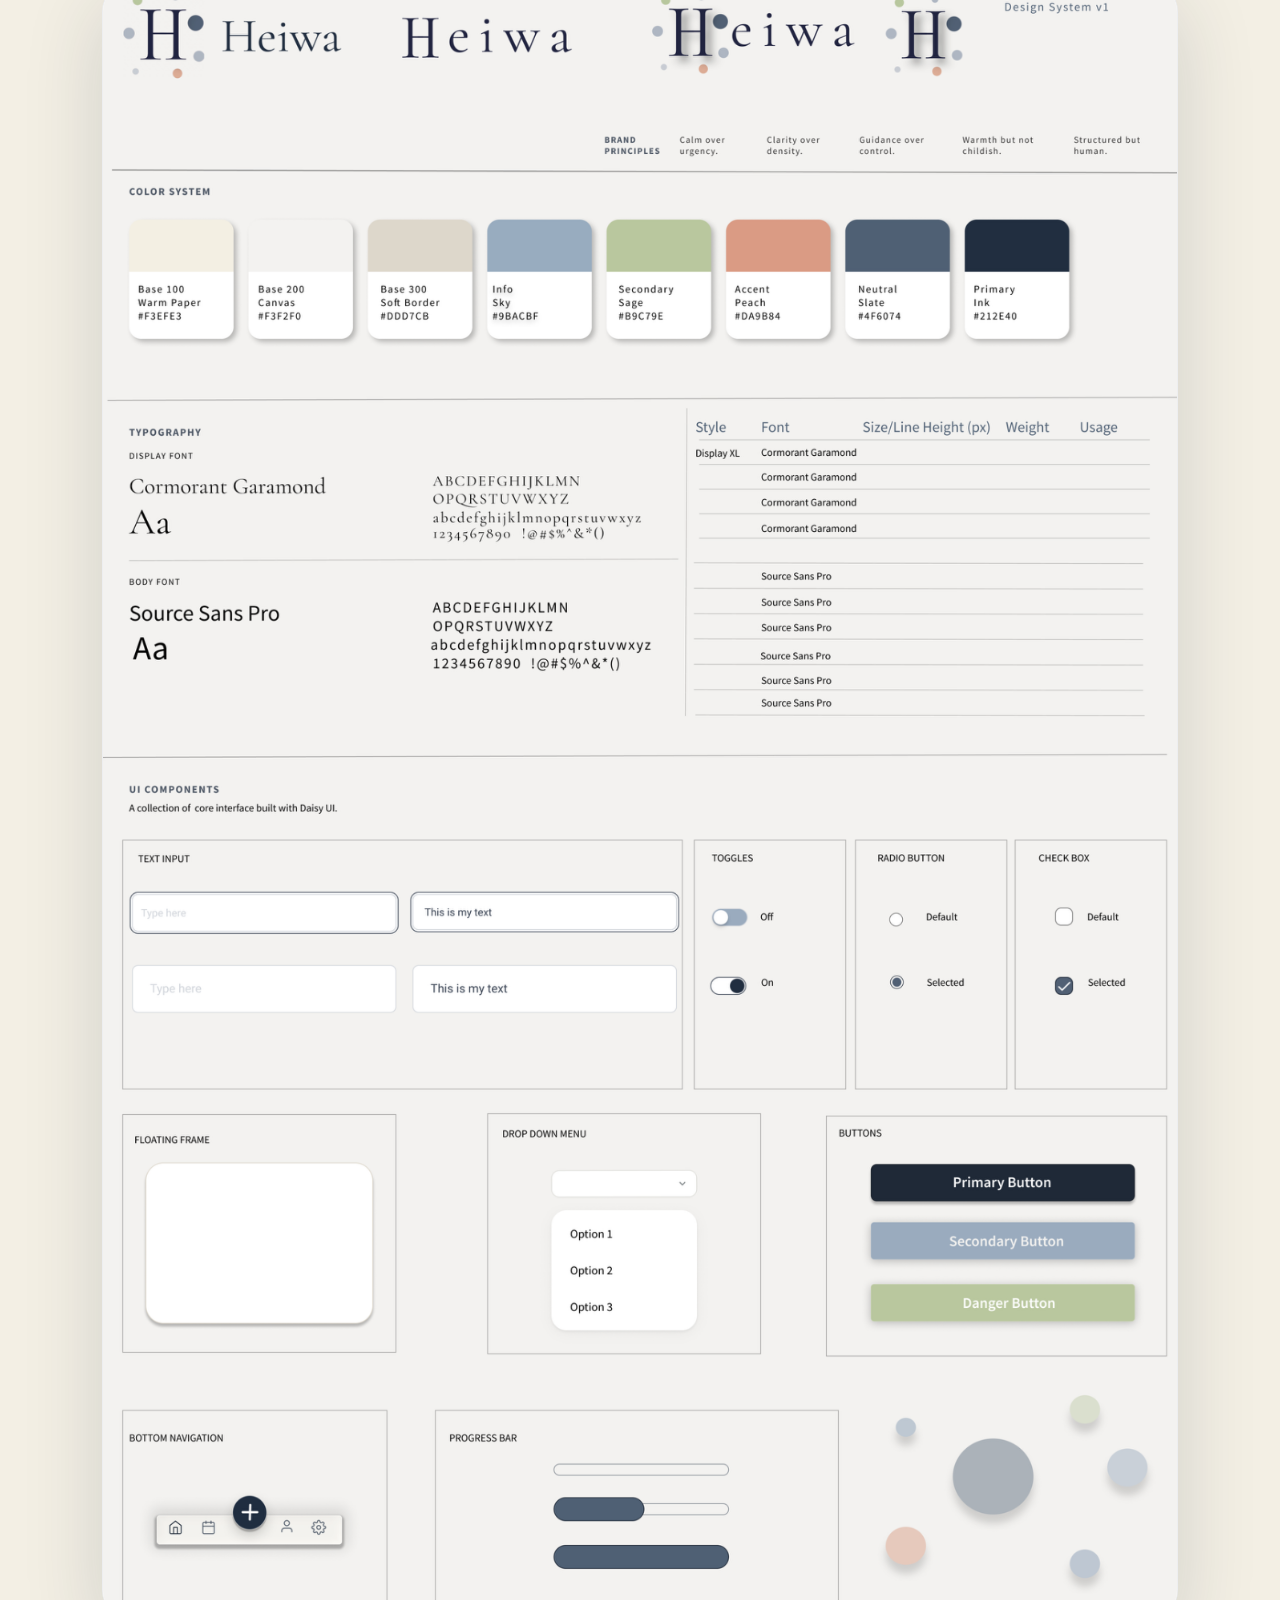
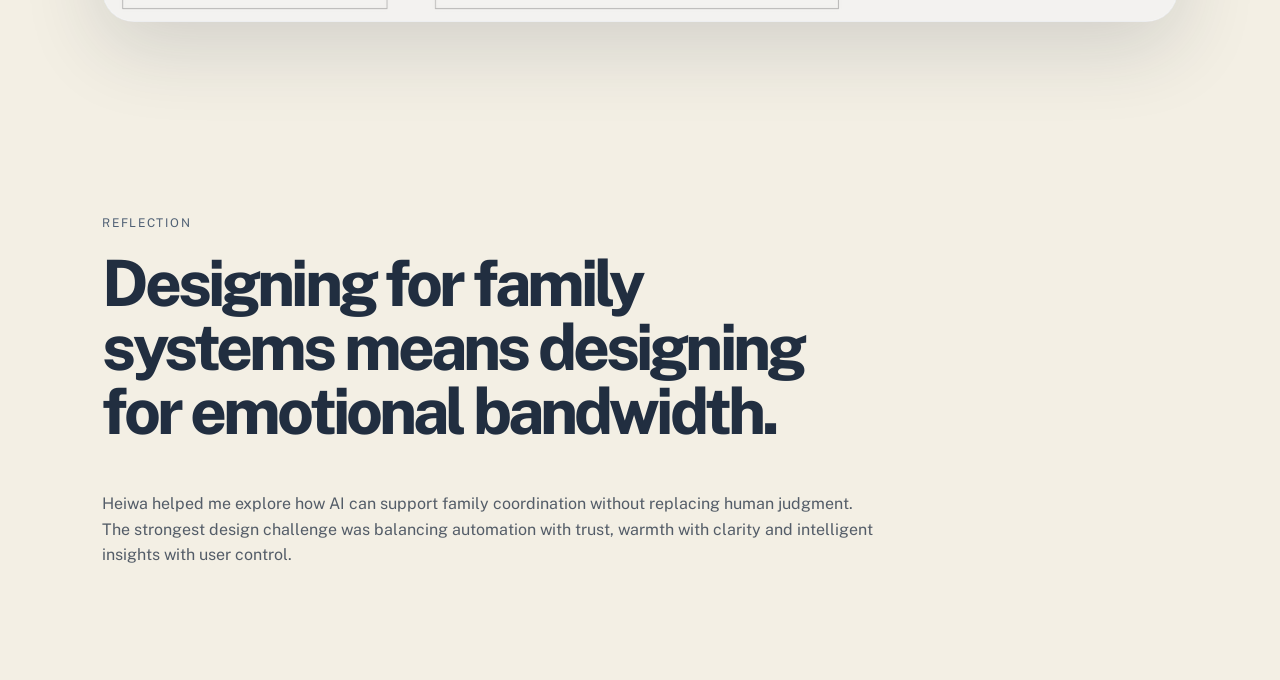
==== commit e0388827: "fixed more images" ====
--- a/Projects/heiwa.html
+++ b/Projects/heiwa.html
@@ -3,6 +3,7 @@
 <head>
   <meta charset="UTF-8">
   <meta name="viewport" content="width=device-width, initial-scale=1.0">
+
   <title>Heiwa | Jennifer Robertson</title>
 
   <link rel="preconnect" href="https://fonts.googleapis.com">
@@ -27,7 +28,9 @@
     <section class="heiwa-hero fade-in">
       <div class="heiwa-hero-copy">
         <p class="eyebrow">AI family operating system</p>
+
         <h1>Reducing the chaos tax of modern family logistics.</h1>
+
         <p class="intro">
           Heiwa is a calm, intelligent family operating system designed to help parents manage schedules, school flyers, shared responsibilities and the emotional load of planning.
         </p>
@@ -57,7 +60,9 @@
 
     <section class="heiwa-section">
       <p class="eyebrow">Problem</p>
+
       <h2>Family logistics are invisible work until something breaks.</h2>
+
       <p>
         Parents are often managing school flyers, sports schedules, messages, appointments, permission slips and last-minute changes across multiple channels. Heiwa reframes that chaos as a system that can be captured, clarified and shared.
       </p>
@@ -70,6 +75,7 @@
     <section class="heiwa-section split">
       <div>
         <p class="eyebrow">Product philosophy</p>
+
         <h2>Not another calendar. A calmer operating layer.</h2>
       </div>
 
@@ -80,20 +86,24 @@
 
     <section class="heiwa-feature">
       <div class="heiwa-feature-copy">
-        <p class="eyebrow">Smart insights</p>
+        <p class="eyebrow">Smart reminders</p>
+
         <h2>Turning schedules into understandable patterns.</h2>
+
         <p>
-          The dashboard translates logistics into plain-language insights: transition-heavy days, overlapping activities, dinner prep pressure and travel load. The goal is to reduce the mental math parents perform every week.
+          The system translates logistics into plain-language reminders: transition-heavy days, overlapping activities, dinner prep pressure and items needed tomorrow. The goal is to reduce the mental math parents perform every week.
         </p>
       </div>
 
-      <img src="../assets/images/heiwa-dashboard.png" alt="Heiwa dashboard with smart insights and weekly overview">
+      <img src="../assets/images/heiwa-smart-reminders.png" alt="Heiwa smart reminders and nightly digest interface">
     </section>
 
     <section class="heiwa-feature reverse">
       <div class="heiwa-feature-copy">
         <p class="eyebrow">Family flow</p>
+
         <h2>Making weekly intensity visible at a glance.</h2>
+
         <p>
           The heat map concept helps families see activity density, conflicts, locations and support needs without digging through every event. It gives structure to the invisible load of family coordination.
         </p>
@@ -104,7 +114,9 @@
 
     <section class="heiwa-section">
       <p class="eyebrow">Trust</p>
+
       <h2>Designing trust into AI family systems.</h2>
+
       <p>
         Because Heiwa handles children’s schedules, family routines and uploaded documents, trust cannot be treated as an afterthought. The experience makes privacy, consent and user control visible as part of onboarding.
       </p>
@@ -118,6 +130,7 @@
     <section class="heiwa-section split">
       <div>
         <p class="eyebrow">Attention design</p>
+
         <h2>Notifications should reduce stress, not create it.</h2>
       </div>
 
@@ -128,7 +141,9 @@
 
     <section class="heiwa-design-system">
       <p class="eyebrow">Visual system</p>
+
       <h2>Warmth, structure and clarity.</h2>
+
       <p>
         The design system uses soft paper tones, muted slate, sage and peach accents, rounded cards and restrained hierarchy to create a product that feels supportive without becoming childish.
       </p>
@@ -138,7 +153,9 @@
 
     <section class="heiwa-section reflection">
       <p class="eyebrow">Reflection</p>
+
       <h2>Designing for family systems means designing for emotional bandwidth.</h2>
+
       <p>
         Heiwa helped me explore how AI can support family coordination without replacing human judgment. The strongest design challenge was balancing automation with trust, warmth with clarity and intelligent insights with user control.
       </p>
